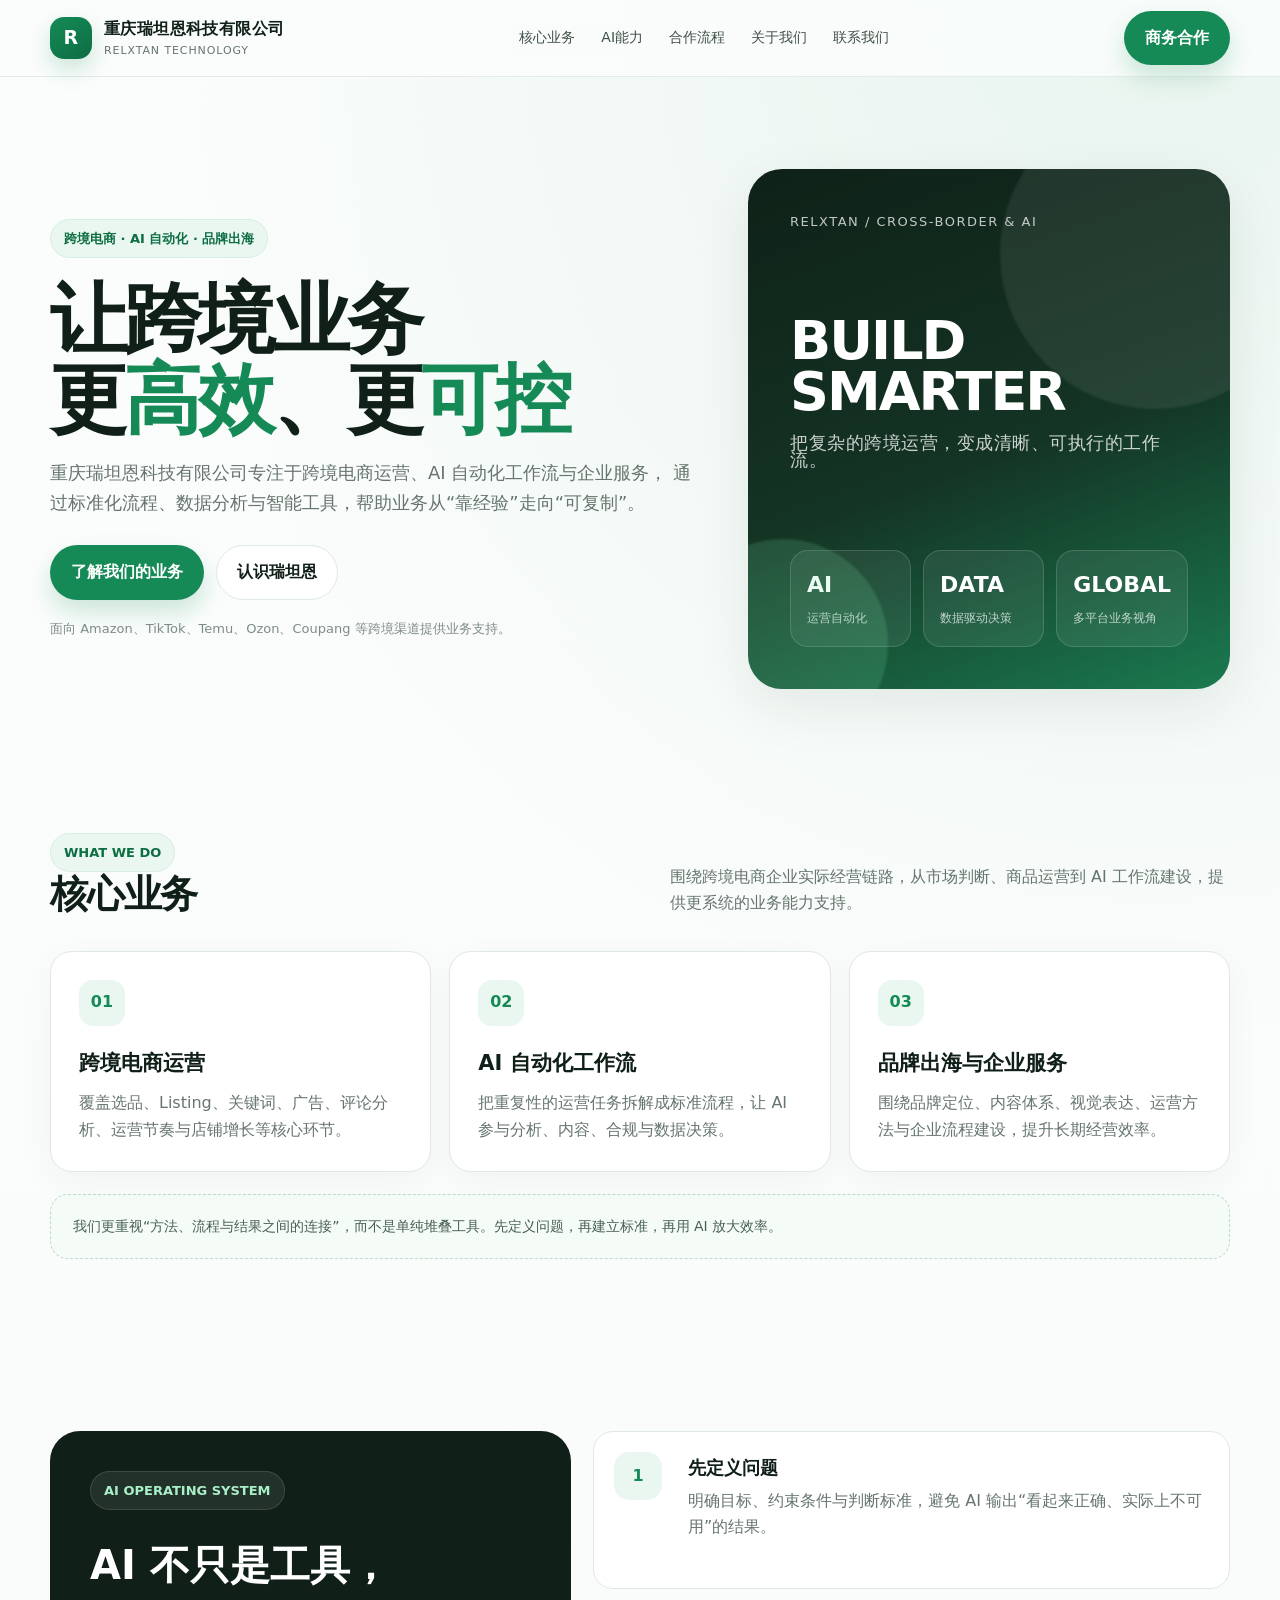
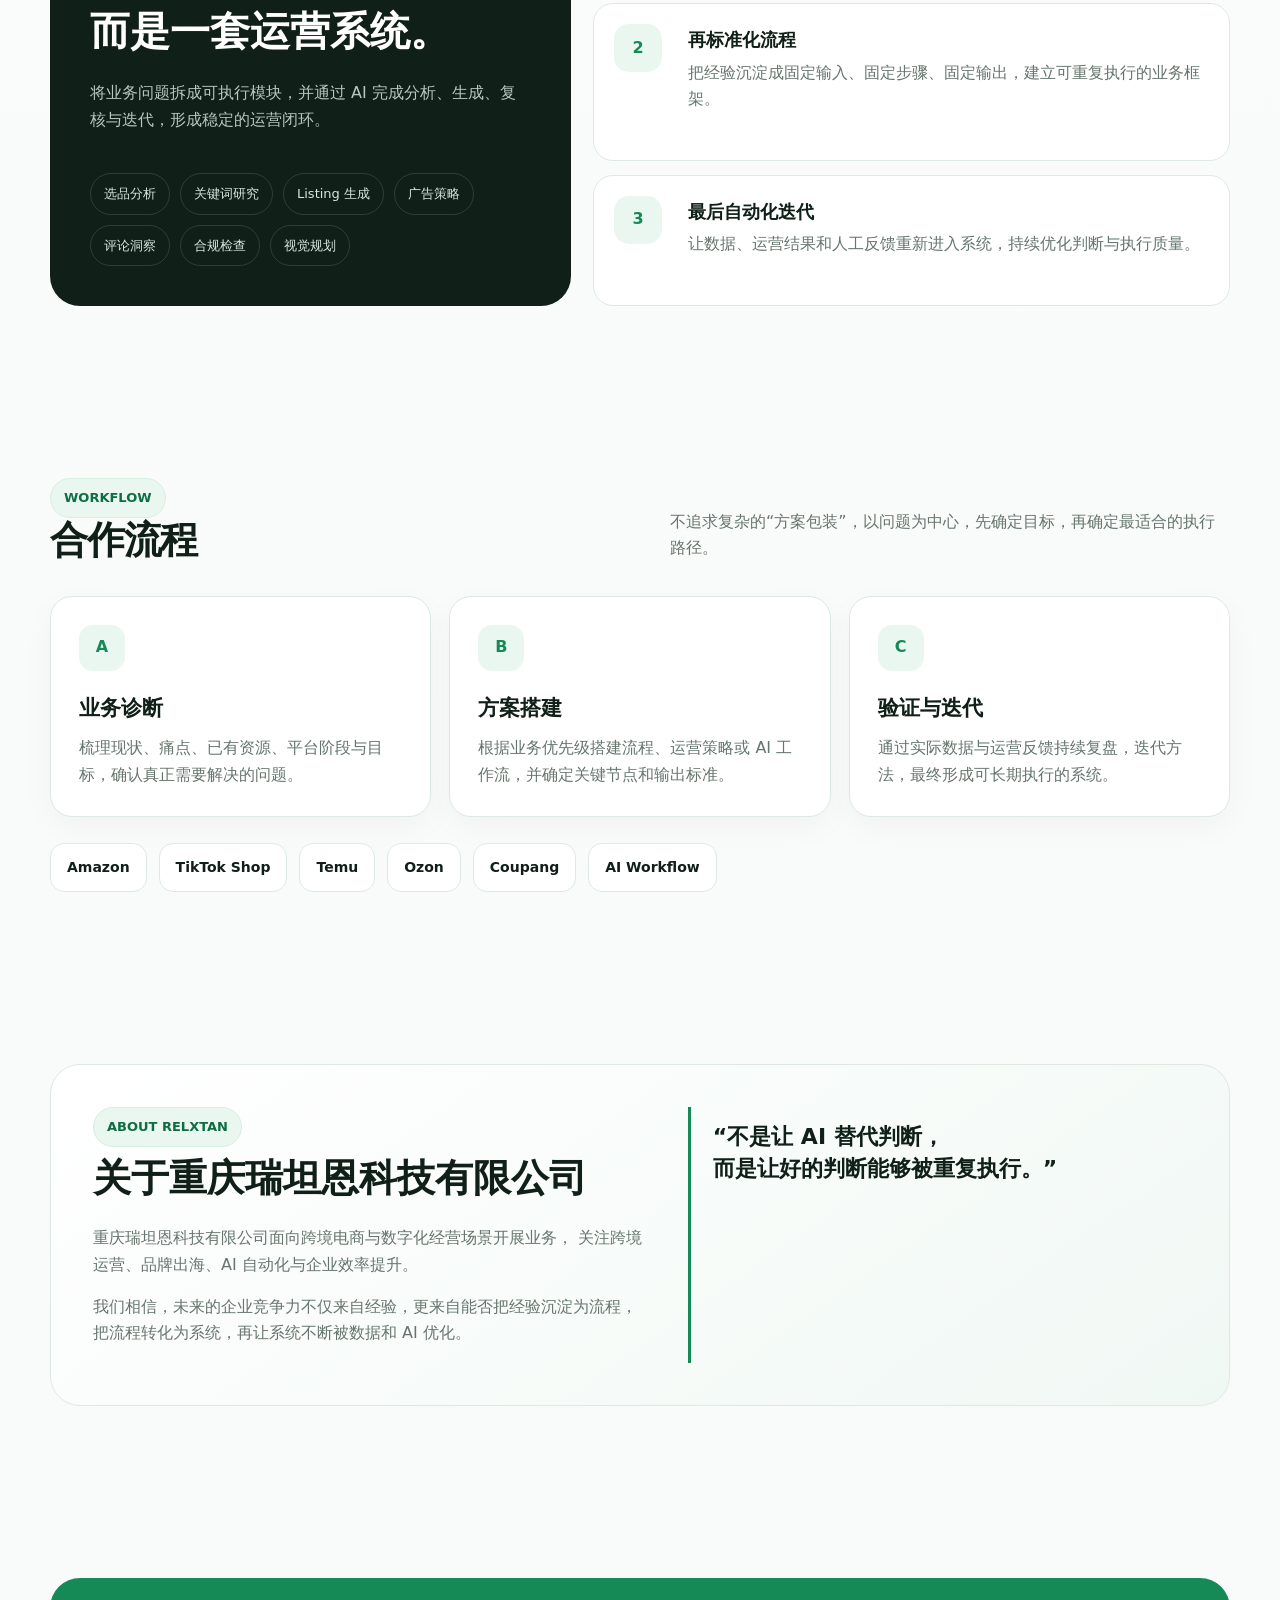
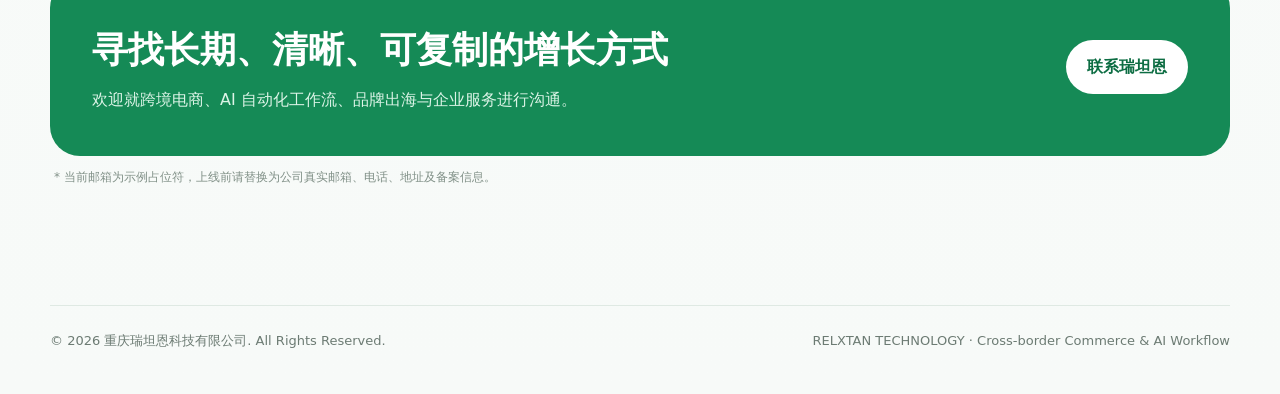
==== index.html @ 6abc27a1 "Add files via upload" ====
<!DOCTYPE html>
<html lang="zh-CN">
<head>
  <meta charset="UTF-8" />
  <meta name="viewport" content="width=device-width, initial-scale=1.0" />
  <meta name="description" content="重庆瑞坦恩科技有限公司｜跨境电商、AI自动化工作流、品牌出海与企业服务。" />
  <title>重庆瑞坦恩科技有限公司｜RELXTAN TECHNOLOGY</title>
  <style>
    :root{
      --bg:#f7faf8;
      --panel:#ffffff;
      --text:#102018;
      --muted:#66756d;
      --line:#dfe9e3;
      --green:#158a56;
      --green-dark:#0d6d43;
      --green-soft:#eaf7f0;
      --shadow:0 18px 55px rgba(16,32,24,.08);
      --radius:22px;
      --max:1180px;
    }
    *{box-sizing:border-box}
    html{scroll-behavior:smooth}
    body{
      margin:0;
      font-family:Inter,"PingFang SC","Microsoft YaHei",system-ui,-apple-system,sans-serif;
      color:var(--text);
      background:
        radial-gradient(circle at 90% 0%, rgba(21,138,86,.08), transparent 28%),
        linear-gradient(180deg,#fbfdfc 0%,var(--bg) 100%);
      line-height:1.65;
    }
    a{color:inherit;text-decoration:none}
    .wrap{width:min(var(--max),calc(100% - 40px));margin:auto}
    .nav{
      position:sticky;top:0;z-index:50;
      backdrop-filter:blur(16px);
      background:rgba(251,253,252,.84);
      border-bottom:1px solid rgba(223,233,227,.85);
    }
    .nav-inner{
      height:76px;display:flex;align-items:center;justify-content:space-between;gap:24px
    }
    .brand{display:flex;align-items:center;gap:12px;font-weight:800;letter-spacing:.4px}
    .brand-mark{
      width:42px;height:42px;border-radius:14px;
      display:grid;place-items:center;
      background:linear-gradient(145deg,var(--green),var(--green-dark));
      color:#fff;font-size:19px;box-shadow:0 10px 24px rgba(21,138,86,.22)
    }
    .brand small{display:block;color:var(--muted);font-weight:500;font-size:11px;letter-spacing:.9px}
    .nav-links{display:flex;align-items:center;gap:26px;color:#405047;font-size:14px}
    .nav-links a:hover{color:var(--green)}
    .btn{
      display:inline-flex;align-items:center;justify-content:center;gap:8px;
      padding:13px 20px;border-radius:999px;border:1px solid transparent;
      font-weight:700;transition:.2s ease;cursor:pointer
    }
    .btn-primary{background:var(--green);color:white;box-shadow:0 12px 24px rgba(21,138,86,.2)}
    .btn-primary:hover{transform:translateY(-2px);background:var(--green-dark)}
    .btn-light{background:white;border-color:var(--line)}
    .btn-light:hover{border-color:#b9d7c6;transform:translateY(-2px)}
    .hero{padding:92px 0 58px}
    .hero-grid{display:grid;grid-template-columns:1.15fr .85fr;gap:46px;align-items:center}
    .eyebrow{
      display:inline-flex;align-items:center;gap:8px;
      color:var(--green-dark);background:var(--green-soft);
      border:1px solid #d7eee1;padding:8px 13px;border-radius:999px;
      font-size:13px;font-weight:700
    }
    h1{
      margin:22px 0 18px;
      font-size:clamp(42px,6vw,78px);line-height:1.04;letter-spacing:-2.8px
    }
    h1 span{color:var(--green)}
    .lead{max-width:720px;font-size:18px;color:var(--muted);margin-bottom:28px}
    .hero-actions{display:flex;gap:12px;flex-wrap:wrap}
    .hero-note{margin-top:18px;color:#7f8c85;font-size:13px}
    .visual{
      min-height:520px;border-radius:34px;background:
        linear-gradient(160deg,#0f2118 0%,#143424 54%,#1a7a50 100%);
      position:relative;overflow:hidden;box-shadow:var(--shadow)
    }
    .visual:before,.visual:after{
      content:"";position:absolute;border-radius:50%;filter:blur(1px)
    }
    .visual:before{width:310px;height:310px;background:rgba(255,255,255,.08);right:-80px;top:-70px}
    .visual:after{width:210px;height:210px;background:rgba(129,243,180,.16);left:-70px;bottom:-60px}
    .visual-copy{position:absolute;inset:0;padding:42px;color:white;display:flex;flex-direction:column;justify-content:space-between}
    .visual-top{font-size:13px;letter-spacing:1.5px;opacity:.75}
    .visual-title{font-size:54px;line-height:.95;font-weight:800;letter-spacing:-2px}
    .visual-title small{display:block;font-size:18px;font-weight:500;letter-spacing:.5px;margin-top:16px;opacity:.78}
    .metric-row{display:grid;grid-template-columns:repeat(3,1fr);gap:12px}
    .metric{padding:16px;border:1px solid rgba(255,255,255,.15);background:rgba(255,255,255,.07);border-radius:18px}
    .metric b{display:block;font-size:22px}.metric span{font-size:12px;opacity:.72}
    section{padding:86px 0}
    .section-head{display:flex;justify-content:space-between;gap:24px;align-items:end;margin-bottom:34px}
    .section-head h2{font-size:38px;line-height:1.16;margin:0;letter-spacing:-1.2px}
    .section-head p{max-width:560px;color:var(--muted);margin:0}
    .grid-3{display:grid;grid-template-columns:repeat(3,1fr);gap:18px}
    .card{
      background:var(--panel);border:1px solid var(--line);border-radius:var(--radius);
      padding:28px;box-shadow:0 10px 34px rgba(16,32,24,.035)
    }
    .card:hover{transform:translateY(-4px);transition:.2s ease;box-shadow:var(--shadow)}
    .icon{
      width:46px;height:46px;border-radius:14px;background:var(--green-soft);
      display:grid;place-items:center;color:var(--green);font-weight:900;margin-bottom:20px
    }
    .card h3{font-size:21px;margin:0 0 10px}.card p{margin:0;color:var(--muted)}
    .strip{
      margin-top:22px;padding:20px 22px;border-radius:18px;border:1px dashed #bddbc9;
      background:#f5fbf7;color:#476056;font-size:14px
    }
    .split{display:grid;grid-template-columns:.9fr 1.1fr;gap:22px}
    .dark{
      background:#102018;color:#fff;border-radius:30px;padding:40px;
      min-height:420px;display:flex;flex-direction:column;justify-content:space-between
    }
    .dark p{color:#b8c7bf}
    .pill-row{display:flex;gap:10px;flex-wrap:wrap;margin-top:24px}
    .pill{padding:9px 13px;border:1px solid rgba(255,255,255,.13);border-radius:999px;font-size:13px;color:#d8e6de}
    .steps{display:grid;gap:14px}
    .step{
      display:grid;grid-template-columns:56px 1fr;gap:18px;align-items:start;
      background:#fff;border:1px solid var(--line);border-radius:20px;padding:20px
    }
    .num{
      width:48px;height:48px;border-radius:15px;background:var(--green-soft);color:var(--green);
      display:grid;place-items:center;font-weight:800
    }
    .step h3{margin:1px 0 5px;font-size:18px}.step p{margin:0;color:var(--muted)}
    .platforms{display:flex;gap:12px;flex-wrap:wrap;margin-top:26px}
    .platform{
      padding:12px 16px;border-radius:14px;background:white;border:1px solid var(--line);font-weight:700;font-size:14px
    }
    .about-box{
      background:linear-gradient(145deg,#ffffff 0%,#f0f8f4 100%);
      border:1px solid var(--line);border-radius:30px;padding:42px;
      display:grid;grid-template-columns:1fr .9fr;gap:40px
    }
    .about-box h2{font-size:38px;margin:0 0 16px}
    .about-box p{color:var(--muted)}
    .quote{
      align-self:stretch;border-left:3px solid var(--green);padding:14px 0 14px 22px;
      font-size:22px;line-height:1.45;font-weight:700
    }
    .contact{
      padding:42px;border-radius:30px;background:var(--green);color:white;
      display:grid;grid-template-columns:1fr auto;align-items:center;gap:30px
    }
    .contact h2{font-size:36px;margin:0 0 8px}.contact p{margin:0;color:#dcf4e7}
    .contact .btn{background:white;color:var(--green-dark)}
    footer{padding:32px 0 42px;color:#6c7b73;font-size:13px}
    .footer-row{display:flex;justify-content:space-between;gap:20px;align-items:center;border-top:1px solid var(--line);padding-top:24px}
    .menu-btn{display:none;background:white;border:1px solid var(--line);border-radius:12px;padding:9px 11px}
    @media (max-width:900px){
      .nav-links{display:none}
      .menu-btn{display:block}
      .hero{padding-top:58px}
      .hero-grid,.split,.about-box,.contact{grid-template-columns:1fr}
      .visual{min-height:430px}
      .grid-3{grid-template-columns:1fr}
      .section-head{align-items:start;flex-direction:column}
      h1{letter-spacing:-1.8px}
      .contact{padding:30px}
    }
    @media (max-width:560px){
      .wrap{width:min(100% - 24px,var(--max))}
      .nav-inner{height:66px}
      .brand span{font-size:14px}
      h1{font-size:48px}
      .lead{font-size:16px}
      section{padding:64px 0}
      .visual-copy{padding:28px}
      .visual-title{font-size:42px}
      .metric-row{grid-template-columns:1fr}
      .metric:nth-child(2),.metric:nth-child(3){display:none}
      .section-head h2,.about-box h2{font-size:30px}
      .contact h2{font-size:29px}
      .footer-row{flex-direction:column;align-items:flex-start}
    }
  </style>
</head>
<body>
  <nav class="nav">
    <div class="wrap nav-inner">
      <a class="brand" href="#home">
        <div class="brand-mark">R</div>
        <div>
          <span>重庆瑞坦恩科技有限公司</span>
          <small>RELXTAN TECHNOLOGY</small>
        </div>
      </a>
      <div class="nav-links">
        <a href="#services">核心业务</a>
        <a href="#ai">AI能力</a>
        <a href="#process">合作流程</a>
        <a href="#about">关于我们</a>
        <a href="#contact">联系我们</a>
      </div>
      <a class="btn btn-primary" href="#contact">商务合作</a>
    </div>
  </nav>

  <main>
    <header class="hero" id="home">
      <div class="wrap hero-grid">
        <div>
          <div class="eyebrow">跨境电商 · AI 自动化 · 品牌出海</div>
          <h1>让跨境业务<br/>更<span>高效</span>、更<span>可控</span></h1>
          <p class="lead">
            重庆瑞坦恩科技有限公司专注于跨境电商运营、AI 自动化工作流与企业服务，
            通过标准化流程、数据分析与智能工具，帮助业务从“靠经验”走向“可复制”。
          </p>
          <div class="hero-actions">
            <a class="btn btn-primary" href="#services">了解我们的业务</a>
            <a class="btn btn-light" href="#about">认识瑞坦恩</a>
          </div>
          <div class="hero-note">面向 Amazon、TikTok、Temu、Ozon、Coupang 等跨境渠道提供业务支持。</div>
        </div>

        <div class="visual">
          <div class="visual-copy">
            <div class="visual-top">RELXTAN / CROSS-BORDER & AI</div>
            <div class="visual-title">
              BUILD<br/>SMARTER
              <small>把复杂的跨境运营，变成清晰、可执行的工作流。</small>
            </div>
            <div class="metric-row">
              <div class="metric"><b>AI</b><span>运营自动化</span></div>
              <div class="metric"><b>DATA</b><span>数据驱动决策</span></div>
              <div class="metric"><b>GLOBAL</b><span>多平台业务视角</span></div>
            </div>
          </div>
        </div>
      </div>
    </header>

    <section id="services">
      <div class="wrap">
        <div class="section-head">
          <div>
            <div class="eyebrow">WHAT WE DO</div>
            <h2>核心业务</h2>
          </div>
          <p>围绕跨境电商企业实际经营链路，从市场判断、商品运营到 AI 工作流建设，提供更系统的业务能力支持。</p>
        </div>

        <div class="grid-3">
          <article class="card">
            <div class="icon">01</div>
            <h3>跨境电商运营</h3>
            <p>覆盖选品、Listing、关键词、广告、评论分析、运营节奏与店铺增长等核心环节。</p>
          </article>
          <article class="card">
            <div class="icon">02</div>
            <h3>AI 自动化工作流</h3>
            <p>把重复性的运营任务拆解成标准流程，让 AI 参与分析、内容、合规与数据决策。</p>
          </article>
          <article class="card">
            <div class="icon">03</div>
            <h3>品牌出海与企业服务</h3>
            <p>围绕品牌定位、内容体系、视觉表达、运营方法与企业流程建设，提升长期经营效率。</p>
          </article>
        </div>

        <div class="strip">
          我们更重视“方法、流程与结果之间的连接”，而不是单纯堆叠工具。先定义问题，再建立标准，再用 AI 放大效率。
        </div>
      </div>
    </section>

    <section id="ai">
      <div class="wrap split">
        <div class="dark">
          <div>
            <div class="eyebrow" style="background:rgba(255,255,255,.08);border-color:rgba(255,255,255,.12);color:#a9efc8">AI OPERATING SYSTEM</div>
            <h2 style="font-size:40px;margin:22px 0 12px">AI 不只是工具，<br/>而是一套运营系统。</h2>
            <p>将业务问题拆成可执行模块，并通过 AI 完成分析、生成、复核与迭代，形成稳定的运营闭环。</p>
          </div>
          <div class="pill-row">
            <span class="pill">选品分析</span>
            <span class="pill">关键词研究</span>
            <span class="pill">Listing 生成</span>
            <span class="pill">广告策略</span>
            <span class="pill">评论洞察</span>
            <span class="pill">合规检查</span>
            <span class="pill">视觉规划</span>
          </div>
        </div>

        <div class="steps">
          <div class="step">
            <div class="num">1</div>
            <div><h3>先定义问题</h3><p>明确目标、约束条件与判断标准，避免 AI 输出“看起来正确、实际上不可用”的结果。</p></div>
          </div>
          <div class="step">
            <div class="num">2</div>
            <div><h3>再标准化流程</h3><p>把经验沉淀成固定输入、固定步骤、固定输出，建立可重复执行的业务框架。</p></div>
          </div>
          <div class="step">
            <div class="num">3</div>
            <div><h3>最后自动化迭代</h3><p>让数据、运营结果和人工反馈重新进入系统，持续优化判断与执行质量。</p></div>
          </div>
        </div>
      </div>
    </section>

    <section id="process">
      <div class="wrap">
        <div class="section-head">
          <div>
            <div class="eyebrow">WORKFLOW</div>
            <h2>合作流程</h2>
          </div>
          <p>不追求复杂的“方案包装”，以问题为中心，先确定目标，再确定最适合的执行路径。</p>
        </div>

        <div class="grid-3">
          <article class="card">
            <div class="icon">A</div>
            <h3>业务诊断</h3>
            <p>梳理现状、痛点、已有资源、平台阶段与目标，确认真正需要解决的问题。</p>
          </article>
          <article class="card">
            <div class="icon">B</div>
            <h3>方案搭建</h3>
            <p>根据业务优先级搭建流程、运营策略或 AI 工作流，并确定关键节点和输出标准。</p>
          </article>
          <article class="card">
            <div class="icon">C</div>
            <h3>验证与迭代</h3>
            <p>通过实际数据与运营反馈持续复盘，迭代方法，最终形成可长期执行的系统。</p>
          </article>
        </div>

        <div class="platforms">
          <span class="platform">Amazon</span>
          <span class="platform">TikTok Shop</span>
          <span class="platform">Temu</span>
          <span class="platform">Ozon</span>
          <span class="platform">Coupang</span>
          <span class="platform">AI Workflow</span>
        </div>
      </div>
    </section>

    <section id="about">
      <div class="wrap">
        <div class="about-box">
          <div>
            <div class="eyebrow">ABOUT RELXTAN</div>
            <h2>关于重庆瑞坦恩科技有限公司</h2>
            <p>
              重庆瑞坦恩科技有限公司面向跨境电商与数字化经营场景开展业务，
              关注跨境运营、品牌出海、AI 自动化与企业效率提升。
            </p>
            <p>
              我们相信，未来的企业竞争力不仅来自经验，更来自能否把经验沉淀为流程，
              把流程转化为系统，再让系统不断被数据和 AI 优化。
            </p>
          </div>
          <div class="quote">
            “不是让 AI 替代判断，<br/>
            而是让好的判断能够被重复执行。”
          </div>
        </div>
      </div>
    </section>

    <section id="contact">
      <div class="wrap">
        <div class="contact">
          <div>
            <h2>寻找长期、清晰、可复制的增长方式</h2>
            <p>欢迎就跨境电商、AI 自动化工作流、品牌出海与企业服务进行沟通。</p>
          </div>
          <a class="btn" href="mailto:contact@example.com">联系瑞坦恩</a>
        </div>
        <p style="font-size:12px;color:#809087;margin:12px 4px 0">
          * 当前邮箱为示例占位符，上线前请替换为公司真实邮箱、电话、地址及备案信息。
        </p>
      </div>
    </section>
  </main>

  <footer>
    <div class="wrap footer-row">
      <div>© 2026 重庆瑞坦恩科技有限公司. All Rights Reserved.</div>
      <div>RELXTAN TECHNOLOGY · Cross-border Commerce & AI Workflow</div>
    </div>
  </footer>
</body>
</html>
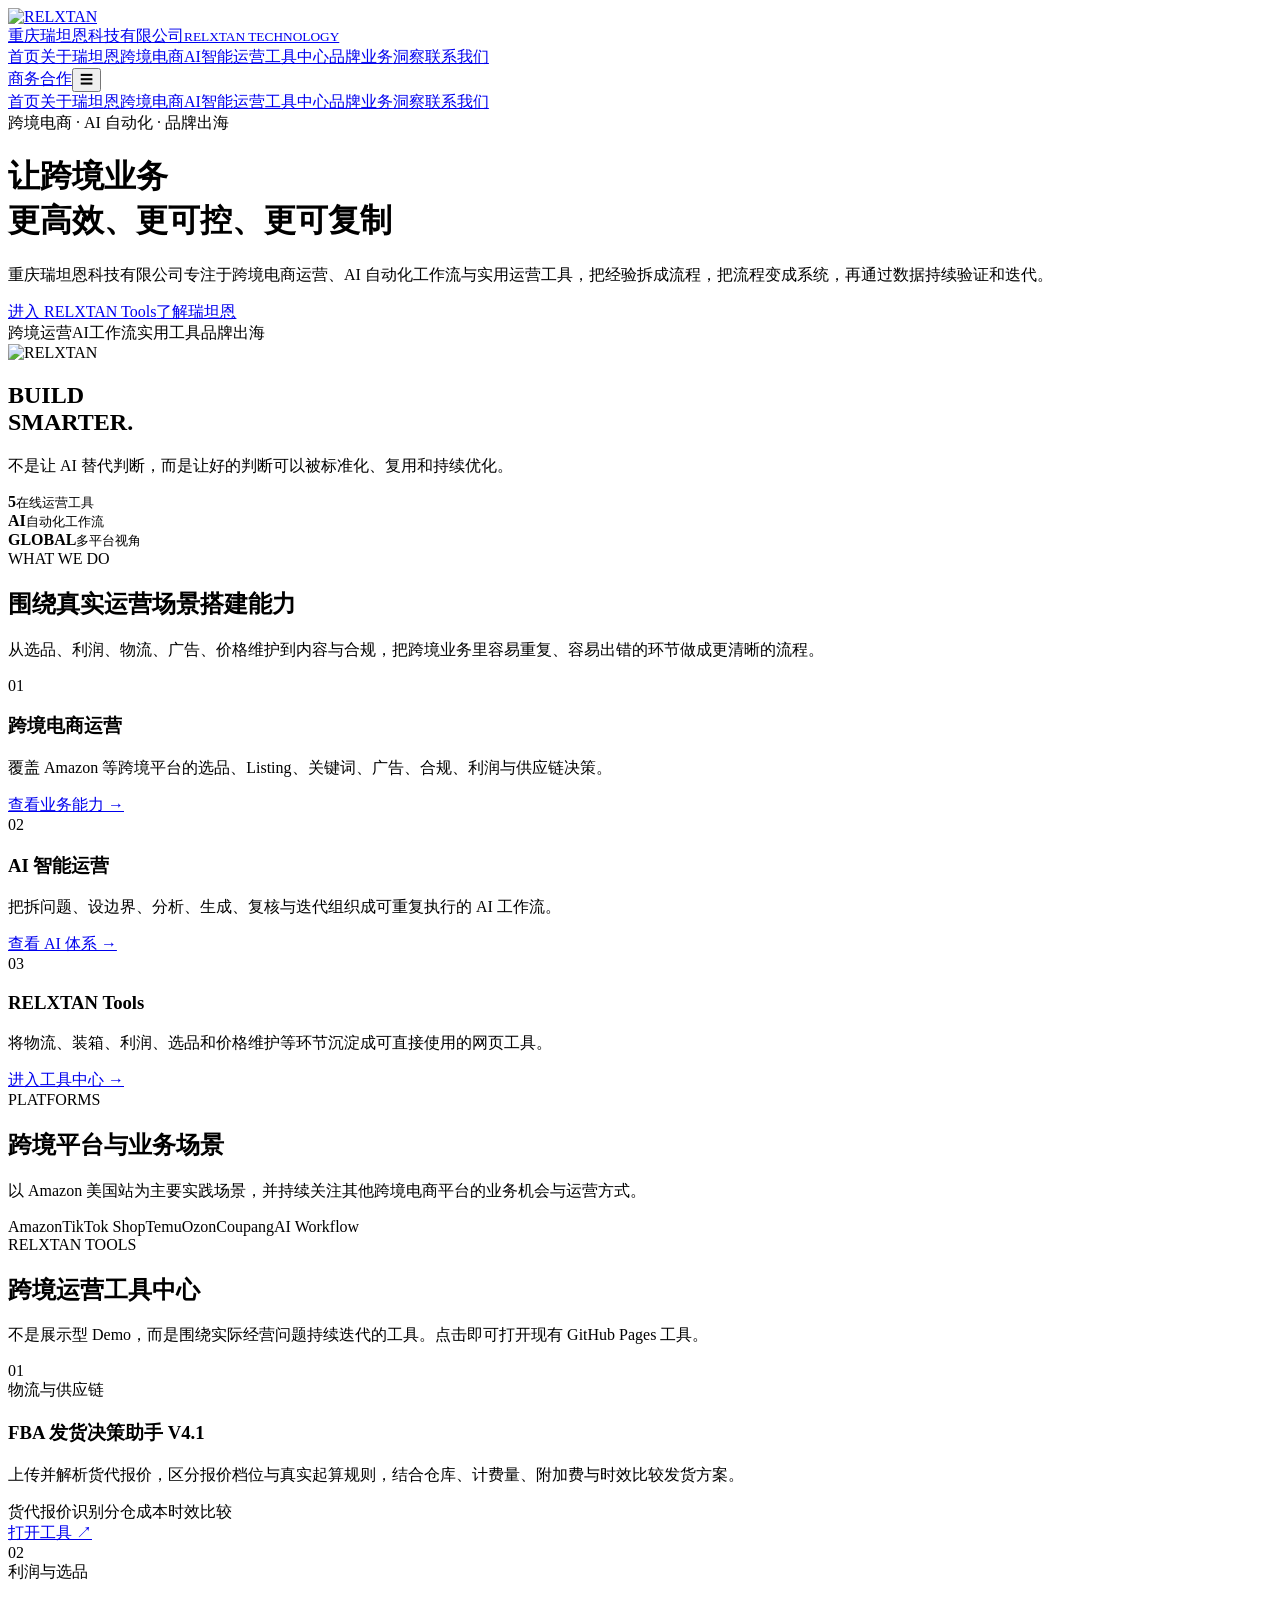
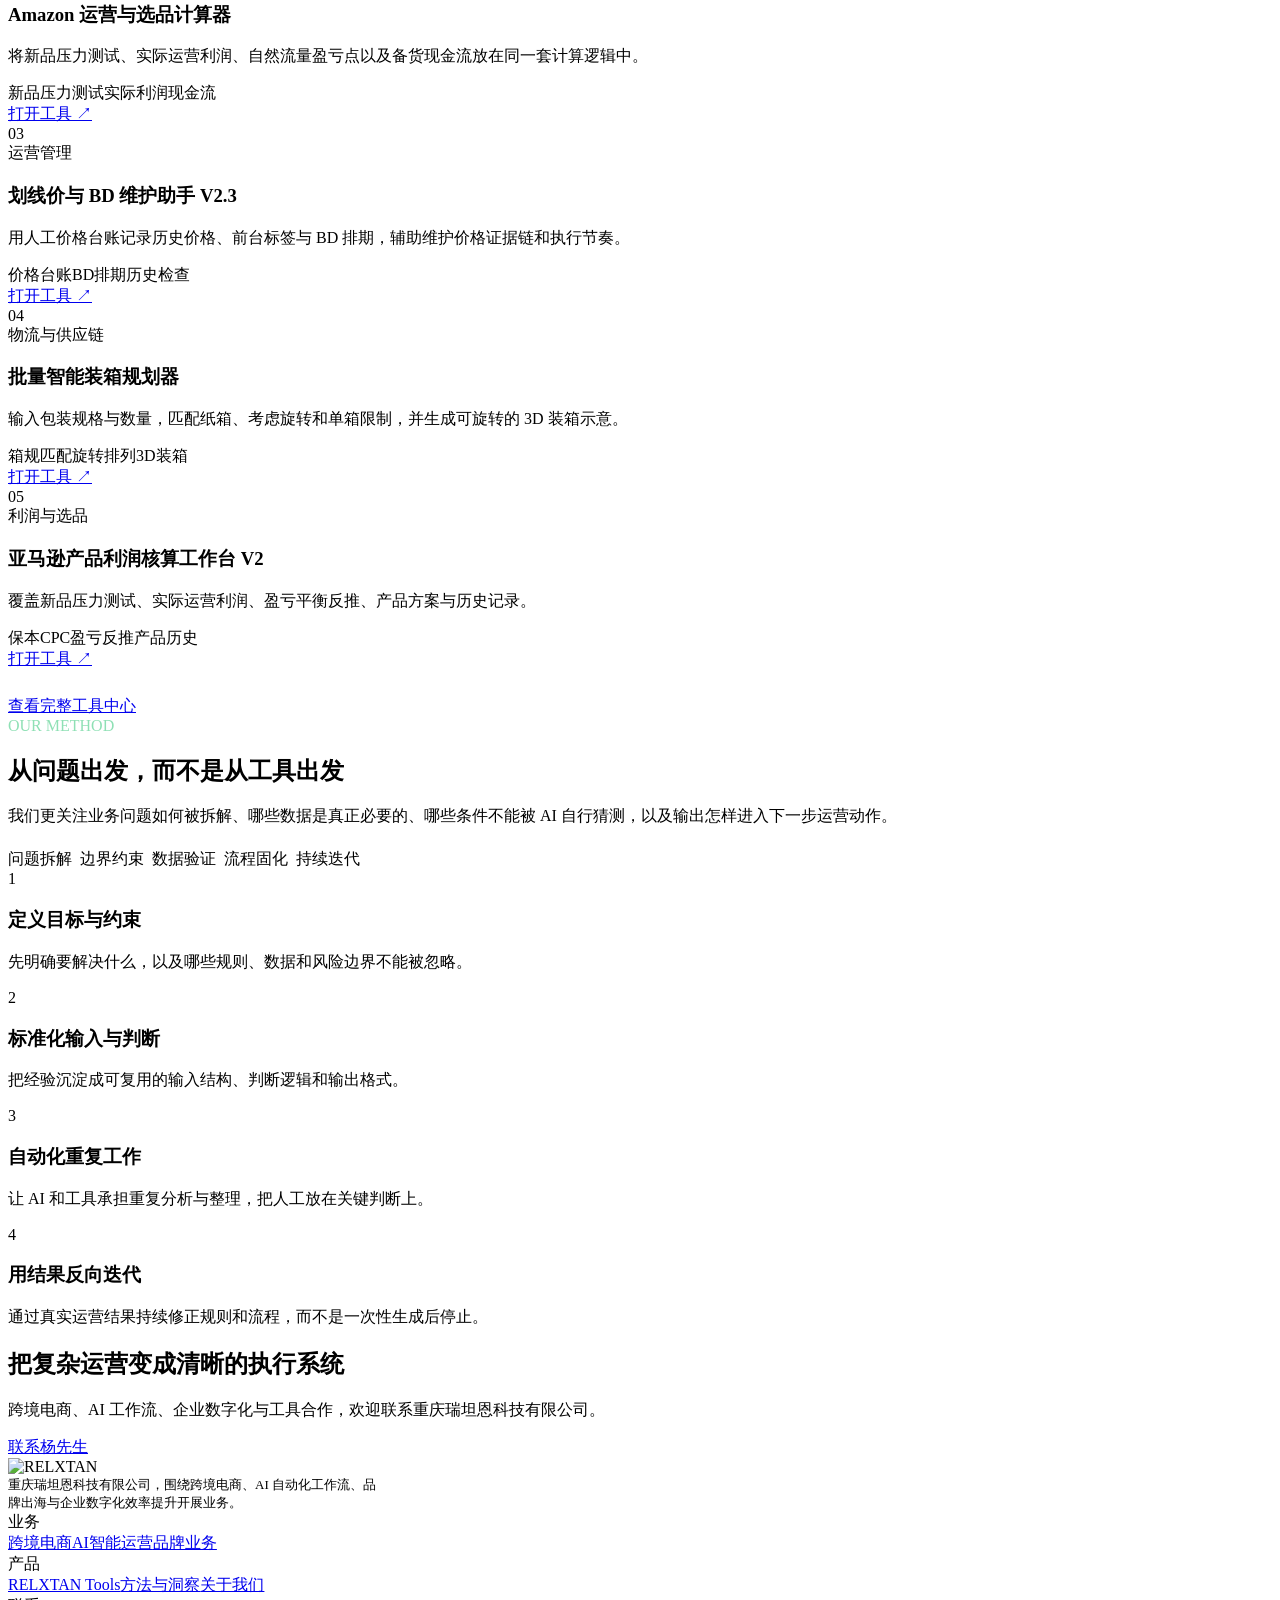
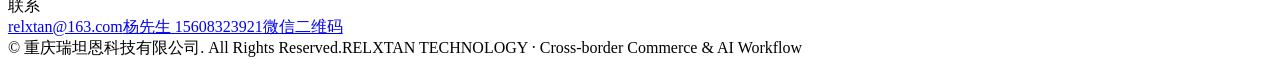
==== commit b7f5c8db: "Add files via upload" ====
--- a/index.html
+++ b/index.html
@@ -1,395 +1,7 @@
-<!DOCTYPE html>
-<html lang="zh-CN">
-<head>
-  <meta charset="UTF-8" />
-  <meta name="viewport" content="width=device-width, initial-scale=1.0" />
-  <meta name="description" content="重庆瑞坦恩科技有限公司｜跨境电商、AI自动化工作流、品牌出海与企业服务。" />
-  <title>重庆瑞坦恩科技有限公司｜RELXTAN TECHNOLOGY</title>
-  <style>
-    :root{
-      --bg:#f7faf8;
-      --panel:#ffffff;
-      --text:#102018;
-      --muted:#66756d;
-      --line:#dfe9e3;
-      --green:#158a56;
-      --green-dark:#0d6d43;
-      --green-soft:#eaf7f0;
-      --shadow:0 18px 55px rgba(16,32,24,.08);
-      --radius:22px;
-      --max:1180px;
-    }
-    *{box-sizing:border-box}
-    html{scroll-behavior:smooth}
-    body{
-      margin:0;
-      font-family:Inter,"PingFang SC","Microsoft YaHei",system-ui,-apple-system,sans-serif;
-      color:var(--text);
-      background:
-        radial-gradient(circle at 90% 0%, rgba(21,138,86,.08), transparent 28%),
-        linear-gradient(180deg,#fbfdfc 0%,var(--bg) 100%);
-      line-height:1.65;
-    }
-    a{color:inherit;text-decoration:none}
-    .wrap{width:min(var(--max),calc(100% - 40px));margin:auto}
-    .nav{
-      position:sticky;top:0;z-index:50;
-      backdrop-filter:blur(16px);
-      background:rgba(251,253,252,.84);
-      border-bottom:1px solid rgba(223,233,227,.85);
-    }
-    .nav-inner{
-      height:76px;display:flex;align-items:center;justify-content:space-between;gap:24px
-    }
-    .brand{display:flex;align-items:center;gap:12px;font-weight:800;letter-spacing:.4px}
-    .brand-mark{
-      width:42px;height:42px;border-radius:14px;
-      display:grid;place-items:center;
-      background:linear-gradient(145deg,var(--green),var(--green-dark));
-      color:#fff;font-size:19px;box-shadow:0 10px 24px rgba(21,138,86,.22)
-    }
-    .brand small{display:block;color:var(--muted);font-weight:500;font-size:11px;letter-spacing:.9px}
-    .nav-links{display:flex;align-items:center;gap:26px;color:#405047;font-size:14px}
-    .nav-links a:hover{color:var(--green)}
-    .btn{
-      display:inline-flex;align-items:center;justify-content:center;gap:8px;
-      padding:13px 20px;border-radius:999px;border:1px solid transparent;
-      font-weight:700;transition:.2s ease;cursor:pointer
-    }
-    .btn-primary{background:var(--green);color:white;box-shadow:0 12px 24px rgba(21,138,86,.2)}
-    .btn-primary:hover{transform:translateY(-2px);background:var(--green-dark)}
-    .btn-light{background:white;border-color:var(--line)}
-    .btn-light:hover{border-color:#b9d7c6;transform:translateY(-2px)}
-    .hero{padding:92px 0 58px}
-    .hero-grid{display:grid;grid-template-columns:1.15fr .85fr;gap:46px;align-items:center}
-    .eyebrow{
-      display:inline-flex;align-items:center;gap:8px;
-      color:var(--green-dark);background:var(--green-soft);
-      border:1px solid #d7eee1;padding:8px 13px;border-radius:999px;
-      font-size:13px;font-weight:700
-    }
-    h1{
-      margin:22px 0 18px;
-      font-size:clamp(42px,6vw,78px);line-height:1.04;letter-spacing:-2.8px
-    }
-    h1 span{color:var(--green)}
-    .lead{max-width:720px;font-size:18px;color:var(--muted);margin-bottom:28px}
-    .hero-actions{display:flex;gap:12px;flex-wrap:wrap}
-    .hero-note{margin-top:18px;color:#7f8c85;font-size:13px}
-    .visual{
-      min-height:520px;border-radius:34px;background:
-        linear-gradient(160deg,#0f2118 0%,#143424 54%,#1a7a50 100%);
-      position:relative;overflow:hidden;box-shadow:var(--shadow)
-    }
-    .visual:before,.visual:after{
-      content:"";position:absolute;border-radius:50%;filter:blur(1px)
-    }
-    .visual:before{width:310px;height:310px;background:rgba(255,255,255,.08);right:-80px;top:-70px}
-    .visual:after{width:210px;height:210px;background:rgba(129,243,180,.16);left:-70px;bottom:-60px}
-    .visual-copy{position:absolute;inset:0;padding:42px;color:white;display:flex;flex-direction:column;justify-content:space-between}
-    .visual-top{font-size:13px;letter-spacing:1.5px;opacity:.75}
-    .visual-title{font-size:54px;line-height:.95;font-weight:800;letter-spacing:-2px}
-    .visual-title small{display:block;font-size:18px;font-weight:500;letter-spacing:.5px;margin-top:16px;opacity:.78}
-    .metric-row{display:grid;grid-template-columns:repeat(3,1fr);gap:12px}
-    .metric{padding:16px;border:1px solid rgba(255,255,255,.15);background:rgba(255,255,255,.07);border-radius:18px}
-    .metric b{display:block;font-size:22px}.metric span{font-size:12px;opacity:.72}
-    section{padding:86px 0}
-    .section-head{display:flex;justify-content:space-between;gap:24px;align-items:end;margin-bottom:34px}
-    .section-head h2{font-size:38px;line-height:1.16;margin:0;letter-spacing:-1.2px}
-    .section-head p{max-width:560px;color:var(--muted);margin:0}
-    .grid-3{display:grid;grid-template-columns:repeat(3,1fr);gap:18px}
-    .card{
-      background:var(--panel);border:1px solid var(--line);border-radius:var(--radius);
-      padding:28px;box-shadow:0 10px 34px rgba(16,32,24,.035)
-    }
-    .card:hover{transform:translateY(-4px);transition:.2s ease;box-shadow:var(--shadow)}
-    .icon{
-      width:46px;height:46px;border-radius:14px;background:var(--green-soft);
-      display:grid;place-items:center;color:var(--green);font-weight:900;margin-bottom:20px
-    }
-    .card h3{font-size:21px;margin:0 0 10px}.card p{margin:0;color:var(--muted)}
-    .strip{
-      margin-top:22px;padding:20px 22px;border-radius:18px;border:1px dashed #bddbc9;
-      background:#f5fbf7;color:#476056;font-size:14px
-    }
-    .split{display:grid;grid-template-columns:.9fr 1.1fr;gap:22px}
-    .dark{
-      background:#102018;color:#fff;border-radius:30px;padding:40px;
-      min-height:420px;display:flex;flex-direction:column;justify-content:space-between
-    }
-    .dark p{color:#b8c7bf}
-    .pill-row{display:flex;gap:10px;flex-wrap:wrap;margin-top:24px}
-    .pill{padding:9px 13px;border:1px solid rgba(255,255,255,.13);border-radius:999px;font-size:13px;color:#d8e6de}
-    .steps{display:grid;gap:14px}
-    .step{
-      display:grid;grid-template-columns:56px 1fr;gap:18px;align-items:start;
-      background:#fff;border:1px solid var(--line);border-radius:20px;padding:20px
-    }
-    .num{
-      width:48px;height:48px;border-radius:15px;background:var(--green-soft);color:var(--green);
-      display:grid;place-items:center;font-weight:800
-    }
-    .step h3{margin:1px 0 5px;font-size:18px}.step p{margin:0;color:var(--muted)}
-    .platforms{display:flex;gap:12px;flex-wrap:wrap;margin-top:26px}
-    .platform{
-      padding:12px 16px;border-radius:14px;background:white;border:1px solid var(--line);font-weight:700;font-size:14px
-    }
-    .about-box{
-      background:linear-gradient(145deg,#ffffff 0%,#f0f8f4 100%);
-      border:1px solid var(--line);border-radius:30px;padding:42px;
-      display:grid;grid-template-columns:1fr .9fr;gap:40px
-    }
-    .about-box h2{font-size:38px;margin:0 0 16px}
-    .about-box p{color:var(--muted)}
-    .quote{
-      align-self:stretch;border-left:3px solid var(--green);padding:14px 0 14px 22px;
-      font-size:22px;line-height:1.45;font-weight:700
-    }
-    .contact{
-      padding:42px;border-radius:30px;background:var(--green);color:white;
-      display:grid;grid-template-columns:1fr auto;align-items:center;gap:30px
-    }
-    .contact h2{font-size:36px;margin:0 0 8px}.contact p{margin:0;color:#dcf4e7}
-    .contact .btn{background:white;color:var(--green-dark)}
-    footer{padding:32px 0 42px;color:#6c7b73;font-size:13px}
-    .footer-row{display:flex;justify-content:space-between;gap:20px;align-items:center;border-top:1px solid var(--line);padding-top:24px}
-    .menu-btn{display:none;background:white;border:1px solid var(--line);border-radius:12px;padding:9px 11px}
-    @media (max-width:900px){
-      .nav-links{display:none}
-      .menu-btn{display:block}
-      .hero{padding-top:58px}
-      .hero-grid,.split,.about-box,.contact{grid-template-columns:1fr}
-      .visual{min-height:430px}
-      .grid-3{grid-template-columns:1fr}
-      .section-head{align-items:start;flex-direction:column}
-      h1{letter-spacing:-1.8px}
-      .contact{padding:30px}
-    }
-    @media (max-width:560px){
-      .wrap{width:min(100% - 24px,var(--max))}
-      .nav-inner{height:66px}
-      .brand span{font-size:14px}
-      h1{font-size:48px}
-      .lead{font-size:16px}
-      section{padding:64px 0}
-      .visual-copy{padding:28px}
-      .visual-title{font-size:42px}
-      .metric-row{grid-template-columns:1fr}
-      .metric:nth-child(2),.metric:nth-child(3){display:none}
-      .section-head h2,.about-box h2{font-size:30px}
-      .contact h2{font-size:29px}
-      .footer-row{flex-direction:column;align-items:flex-start}
-    }
-  </style>
-</head>
-<body>
-  <nav class="nav">
-    <div class="wrap nav-inner">
-      <a class="brand" href="#home">
-        <div class="brand-mark">R</div>
-        <div>
-          <span>重庆瑞坦恩科技有限公司</span>
-          <small>RELXTAN TECHNOLOGY</small>
-        </div>
-      </a>
-      <div class="nav-links">
-        <a href="#services">核心业务</a>
-        <a href="#ai">AI能力</a>
-        <a href="#process">合作流程</a>
-        <a href="#about">关于我们</a>
-        <a href="#contact">联系我们</a>
-      </div>
-      <a class="btn btn-primary" href="#contact">商务合作</a>
-    </div>
-  </nav>
-
-  <main>
-    <header class="hero" id="home">
-      <div class="wrap hero-grid">
-        <div>
-          <div class="eyebrow">跨境电商 · AI 自动化 · 品牌出海</div>
-          <h1>让跨境业务<br/>更<span>高效</span>、更<span>可控</span></h1>
-          <p class="lead">
-            重庆瑞坦恩科技有限公司专注于跨境电商运营、AI 自动化工作流与企业服务，
-            通过标准化流程、数据分析与智能工具，帮助业务从“靠经验”走向“可复制”。
-          </p>
-          <div class="hero-actions">
-            <a class="btn btn-primary" href="#services">了解我们的业务</a>
-            <a class="btn btn-light" href="#about">认识瑞坦恩</a>
-          </div>
-          <div class="hero-note">面向 Amazon、TikTok、Temu、Ozon、Coupang 等跨境渠道提供业务支持。</div>
-        </div>
-
-        <div class="visual">
-          <div class="visual-copy">
-            <div class="visual-top">RELXTAN / CROSS-BORDER & AI</div>
-            <div class="visual-title">
-              BUILD<br/>SMARTER
-              <small>把复杂的跨境运营，变成清晰、可执行的工作流。</small>
-            </div>
-            <div class="metric-row">
-              <div class="metric"><b>AI</b><span>运营自动化</span></div>
-              <div class="metric"><b>DATA</b><span>数据驱动决策</span></div>
-              <div class="metric"><b>GLOBAL</b><span>多平台业务视角</span></div>
-            </div>
-          </div>
-        </div>
-      </div>
-    </header>
-
-    <section id="services">
-      <div class="wrap">
-        <div class="section-head">
-          <div>
-            <div class="eyebrow">WHAT WE DO</div>
-            <h2>核心业务</h2>
-          </div>
-          <p>围绕跨境电商企业实际经营链路，从市场判断、商品运营到 AI 工作流建设，提供更系统的业务能力支持。</p>
-        </div>
-
-        <div class="grid-3">
-          <article class="card">
-            <div class="icon">01</div>
-            <h3>跨境电商运营</h3>
-            <p>覆盖选品、Listing、关键词、广告、评论分析、运营节奏与店铺增长等核心环节。</p>
-          </article>
-          <article class="card">
-            <div class="icon">02</div>
-            <h3>AI 自动化工作流</h3>
-            <p>把重复性的运营任务拆解成标准流程，让 AI 参与分析、内容、合规与数据决策。</p>
-          </article>
-          <article class="card">
-            <div class="icon">03</div>
-            <h3>品牌出海与企业服务</h3>
-            <p>围绕品牌定位、内容体系、视觉表达、运营方法与企业流程建设，提升长期经营效率。</p>
-          </article>
-        </div>
-
-        <div class="strip">
-          我们更重视“方法、流程与结果之间的连接”，而不是单纯堆叠工具。先定义问题，再建立标准，再用 AI 放大效率。
-        </div>
-      </div>
-    </section>
-
-    <section id="ai">
-      <div class="wrap split">
-        <div class="dark">
-          <div>
-            <div class="eyebrow" style="background:rgba(255,255,255,.08);border-color:rgba(255,255,255,.12);color:#a9efc8">AI OPERATING SYSTEM</div>
-            <h2 style="font-size:40px;margin:22px 0 12px">AI 不只是工具，<br/>而是一套运营系统。</h2>
-            <p>将业务问题拆成可执行模块，并通过 AI 完成分析、生成、复核与迭代，形成稳定的运营闭环。</p>
-          </div>
-          <div class="pill-row">
-            <span class="pill">选品分析</span>
-            <span class="pill">关键词研究</span>
-            <span class="pill">Listing 生成</span>
-            <span class="pill">广告策略</span>
-            <span class="pill">评论洞察</span>
-            <span class="pill">合规检查</span>
-            <span class="pill">视觉规划</span>
-          </div>
-        </div>
-
-        <div class="steps">
-          <div class="step">
-            <div class="num">1</div>
-            <div><h3>先定义问题</h3><p>明确目标、约束条件与判断标准，避免 AI 输出“看起来正确、实际上不可用”的结果。</p></div>
-          </div>
-          <div class="step">
-            <div class="num">2</div>
-            <div><h3>再标准化流程</h3><p>把经验沉淀成固定输入、固定步骤、固定输出，建立可重复执行的业务框架。</p></div>
-          </div>
-          <div class="step">
-            <div class="num">3</div>
-            <div><h3>最后自动化迭代</h3><p>让数据、运营结果和人工反馈重新进入系统，持续优化判断与执行质量。</p></div>
-          </div>
-        </div>
-      </div>
-    </section>
-
-    <section id="process">
-      <div class="wrap">
-        <div class="section-head">
-          <div>
-            <div class="eyebrow">WORKFLOW</div>
-            <h2>合作流程</h2>
-          </div>
-          <p>不追求复杂的“方案包装”，以问题为中心，先确定目标，再确定最适合的执行路径。</p>
-        </div>
-
-        <div class="grid-3">
-          <article class="card">
-            <div class="icon">A</div>
-            <h3>业务诊断</h3>
-            <p>梳理现状、痛点、已有资源、平台阶段与目标，确认真正需要解决的问题。</p>
-          </article>
-          <article class="card">
-            <div class="icon">B</div>
-            <h3>方案搭建</h3>
-            <p>根据业务优先级搭建流程、运营策略或 AI 工作流，并确定关键节点和输出标准。</p>
-          </article>
-          <article class="card">
-            <div class="icon">C</div>
-            <h3>验证与迭代</h3>
-            <p>通过实际数据与运营反馈持续复盘，迭代方法，最终形成可长期执行的系统。</p>
-          </article>
-        </div>
-
-        <div class="platforms">
-          <span class="platform">Amazon</span>
-          <span class="platform">TikTok Shop</span>
-          <span class="platform">Temu</span>
-          <span class="platform">Ozon</span>
-          <span class="platform">Coupang</span>
-          <span class="platform">AI Workflow</span>
-        </div>
-      </div>
-    </section>
-
-    <section id="about">
-      <div class="wrap">
-        <div class="about-box">
-          <div>
-            <div class="eyebrow">ABOUT RELXTAN</div>
-            <h2>关于重庆瑞坦恩科技有限公司</h2>
-            <p>
-              重庆瑞坦恩科技有限公司面向跨境电商与数字化经营场景开展业务，
-              关注跨境运营、品牌出海、AI 自动化与企业效率提升。
-            </p>
-            <p>
-              我们相信，未来的企业竞争力不仅来自经验，更来自能否把经验沉淀为流程，
-              把流程转化为系统，再让系统不断被数据和 AI 优化。
-            </p>
-          </div>
-          <div class="quote">
-            “不是让 AI 替代判断，<br/>
-            而是让好的判断能够被重复执行。”
-          </div>
-        </div>
-      </div>
-    </section>
-
-    <section id="contact">
-      <div class="wrap">
-        <div class="contact">
-          <div>
-            <h2>寻找长期、清晰、可复制的增长方式</h2>
-            <p>欢迎就跨境电商、AI 自动化工作流、品牌出海与企业服务进行沟通。</p>
-          </div>
-          <a class="btn" href="mailto:contact@example.com">联系瑞坦恩</a>
-        </div>
-        <p style="font-size:12px;color:#809087;margin:12px 4px 0">
-          * 当前邮箱为示例占位符，上线前请替换为公司真实邮箱、电话、地址及备案信息。
-        </p>
-      </div>
-    </section>
-  </main>
-
-  <footer>
-    <div class="wrap footer-row">
-      <div>© 2026 重庆瑞坦恩科技有限公司. All Rights Reserved.</div>
-      <div>RELXTAN TECHNOLOGY · Cross-border Commerce & AI Workflow</div>
-    </div>
-  </footer>
-</body>
-</html>+<!doctype html><html lang="zh-CN"><head><meta charset="utf-8"><meta name="viewport" content="width=device-width,initial-scale=1"><meta name="theme-color" content="#0f7a4d"><meta name="description" content="重庆瑞坦恩科技有限公司官网，跨境电商、AI自动化工作流、品牌出海与RELXTAN Tools。"><link rel="icon" type="image/png" href="assets/images/favicon.png"><link rel="manifest" href="site.webmanifest"><link rel="stylesheet" href="assets/css/style.css"><title>RELXTAN TECHNOLOGY｜重庆瑞坦恩科技有限公司</title></head><body><nav class="nav"><div class="wrap navin"><a class="brand" href="index.html"><img src="assets/images/relxtan-logo.png" alt="RELXTAN"><div class="brandtext">重庆瑞坦恩科技有限公司<small>RELXTAN TECHNOLOGY</small></div></a><div class="links"><a class="active" href="index.html">首页</a><a class="" href="about.html">关于瑞坦恩</a><a class="" href="cross-border.html">跨境电商</a><a class="" href="ai.html">AI智能运营</a><a class="" href="tools.html">工具中心</a><a class="" href="brands.html">品牌业务</a><a class="" href="insights.html">洞察</a><a class="" href="contact.html">联系我们</a></div><div class="navcta"><a class="btn btn-primary btn-sm" href="contact.html">商务合作</a><button class="menu" aria-label="打开菜单">☰</button></div></div><div class="mobile"><a href="index.html">首页</a><a href="about.html">关于瑞坦恩</a><a href="cross-border.html">跨境电商</a><a href="ai.html">AI智能运营</a><a href="tools.html">工具中心</a><a href="brands.html">品牌业务</a><a href="insights.html">洞察</a><a href="contact.html">联系我们</a></div></nav><main>
+<header class="hero"><div class="wrap hero-grid"><div><span class="tag">跨境电商 · AI 自动化 · 品牌出海</span><h1>让跨境业务<br>更<span>高效</span>、更<span>可控</span>、更可复制</h1><p class="lead">重庆瑞坦恩科技有限公司专注于跨境电商运营、AI 自动化工作流与实用运营工具，把经验拆成流程，把流程变成系统，再通过数据持续验证和迭代。</p><div class="actions"><a class="btn btn-primary" href="tools.html">进入 RELXTAN Tools</a><a class="btn btn-light" href="about.html">了解瑞坦恩</a></div><div class="points"><span>跨境运营</span><span>AI工作流</span><span>实用工具</span><span>品牌出海</span></div></div><div class="hero-panel"><div class="hero-panel-in"><div class="hero-logo"><img src="assets/images/relxtan-logo.png" alt="RELXTAN"></div><div><h2>BUILD<br>SMARTER.</h2><p>不是让 AI 替代判断，而是让好的判断可以被标准化、复用和持续优化。</p><div class="mini-stats"><div class="mini-stat"><b>5</b><small>在线运营工具</small></div><div class="mini-stat"><b>AI</b><small>自动化工作流</small></div><div class="mini-stat"><b>GLOBAL</b><small>多平台视角</small></div></div></div></div></div></div></header>
+<section><div class="wrap"><div class="section-head"><div><div class="eyebrow">WHAT WE DO</div><h2>围绕真实运营场景搭建能力</h2></div><p>从选品、利润、物流、广告、价格维护到内容与合规，把跨境业务里容易重复、容易出错的环节做成更清晰的流程。</p></div><div class="grid3"><article class="card"><div class="icon">01</div><h3>跨境电商运营</h3><p>覆盖 Amazon 等跨境平台的选品、Listing、关键词、广告、合规、利润与供应链决策。</p><a class="go" href="cross-border.html">查看业务能力 →</a></article><article class="card"><div class="icon">02</div><h3>AI 智能运营</h3><p>把拆问题、设边界、分析、生成、复核与迭代组织成可重复执行的 AI 工作流。</p><a class="go" href="ai.html">查看 AI 体系 →</a></article><article class="card"><div class="icon">03</div><h3>RELXTAN Tools</h3><p>将物流、装箱、利润、选品和价格维护等环节沉淀成可直接使用的网页工具。</p><a class="go" href="tools.html">进入工具中心 →</a></article></div></div></section>
+<section class="band"><div class="wrap"><div class="section-head"><div><div class="eyebrow">PLATFORMS</div><h2>跨境平台与业务场景</h2></div><p>以 Amazon 美国站为主要实践场景，并持续关注其他跨境电商平台的业务机会与运营方式。</p></div><div class="platforms"><span class="platform">Amazon</span><span class="platform">TikTok Shop</span><span class="platform">Temu</span><span class="platform">Ozon</span><span class="platform">Coupang</span><span class="platform">AI Workflow</span></div></div></section>
+<section><div class="wrap"><div class="section-head"><div><div class="eyebrow">RELXTAN TOOLS</div><h2>跨境运营工具中心</h2></div><p>不是展示型 Demo，而是围绕实际经营问题持续迭代的工具。点击即可打开现有 GitHub Pages 工具。</p></div><div class="grid3"><article class="card"><div class="icon">01</div><div class="eyebrow">物流与供应链</div><h3>FBA 发货决策助手 V4.1</h3><p>上传并解析货代报价，区分报价档位与真实起算规则，结合仓库、计费量、附加费与时效比较发货方案。</p><div class="meta"><span class="chip">货代报价识别</span><span class="chip">分仓成本</span><span class="chip">时效比较</span></div><a class="go" href="https://shuranyang211-ai.github.io/FBA/" target="_blank" rel="noopener">打开工具 ↗</a></article><article class="card"><div class="icon">02</div><div class="eyebrow">利润与选品</div><h3>Amazon 运营与选品计算器</h3><p>将新品压力测试、实际运营利润、自然流量盈亏点以及备货现金流放在同一套计算逻辑中。</p><div class="meta"><span class="chip">新品压力测试</span><span class="chip">实际利润</span><span class="chip">现金流</span></div><a class="go" href="https://shuranyang211-ai.github.io/Calc/" target="_blank" rel="noopener">打开工具 ↗</a></article><article class="card"><div class="icon">03</div><div class="eyebrow">运营管理</div><h3>划线价与 BD 维护助手 V2.3</h3><p>用人工价格台账记录历史价格、前台标签与 BD 排期，辅助维护价格证据链和执行节奏。</p><div class="meta"><span class="chip">价格台账</span><span class="chip">BD排期</span><span class="chip">历史检查</span></div><a class="go" href="https://shuranyang211-ai.github.io/BD/" target="_blank" rel="noopener">打开工具 ↗</a></article><article class="card"><div class="icon">04</div><div class="eyebrow">物流与供应链</div><h3>批量智能装箱规划器</h3><p>输入包装规格与数量，匹配纸箱、考虑旋转和单箱限制，并生成可旋转的 3D 装箱示意。</p><div class="meta"><span class="chip">箱规匹配</span><span class="chip">旋转排列</span><span class="chip">3D装箱</span></div><a class="go" href="https://shuranyang211-ai.github.io/ZXJS/" target="_blank" rel="noopener">打开工具 ↗</a></article><article class="card"><div class="icon">05</div><div class="eyebrow">利润与选品</div><h3>亚马逊产品利润核算工作台 V2</h3><p>覆盖新品压力测试、实际运营利润、盈亏平衡反推、产品方案与历史记录。</p><div class="meta"><span class="chip">保本CPC</span><span class="chip">盈亏反推</span><span class="chip">产品历史</span></div><a class="go" href="https://shuranyang211-ai.github.io/AMZcalc/" target="_blank" rel="noopener">打开工具 ↗</a></article></div><div class="center" style="margin-top:26px"><a class="btn btn-primary" href="tools.html">查看完整工具中心</a></div></div></section>
+<section><div class="wrap split"><div class="panel dark"><div class="eyebrow" style="color:#8fe0b5">OUR METHOD</div><h2>从问题出发，而不是从工具出发</h2><p>我们更关注业务问题如何被拆解、哪些数据是真正必要的、哪些条件不能被 AI 自行猜测，以及输出怎样进入下一步运营动作。</p><div class="meta" style="display:flex;gap:8px;flex-wrap:wrap;margin-top:22px"><span class="chip">问题拆解</span><span class="chip">边界约束</span><span class="chip">数据验证</span><span class="chip">流程固化</span><span class="chip">持续迭代</span></div></div><div class="steps"><div class="step"><div class="stepnum">1</div><div><h3>定义目标与约束</h3><p>先明确要解决什么，以及哪些规则、数据和风险边界不能被忽略。</p></div></div><div class="step"><div class="stepnum">2</div><div><h3>标准化输入与判断</h3><p>把经验沉淀成可复用的输入结构、判断逻辑和输出格式。</p></div></div><div class="step"><div class="stepnum">3</div><div><h3>自动化重复工作</h3><p>让 AI 和工具承担重复分析与整理，把人工放在关键判断上。</p></div></div><div class="step"><div class="stepnum">4</div><div><h3>用结果反向迭代</h3><p>通过真实运营结果持续修正规则和流程，而不是一次性生成后停止。</p></div></div></div></div></section>
+<section><div class="wrap"><div class="cta"><div><h2>把复杂运营变成清晰的执行系统</h2><p>跨境电商、AI 工作流、企业数字化与工具合作，欢迎联系重庆瑞坦恩科技有限公司。</p></div><a class="btn" href="contact.html">联系杨先生</a></div></div></section></main><footer><div class="wrap"><div class="footer-grid"><div><img class="footer-logo" src="assets/images/relxtan-logo.png" alt="RELXTAN"><div class="muted" style="font-size:13px;max-width:380px">重庆瑞坦恩科技有限公司，围绕跨境电商、AI 自动化工作流、品牌出海与企业数字化效率提升开展业务。</div></div><div><div class="footer-title">业务</div><div class="footer-links"><a href="cross-border.html">跨境电商</a><a href="ai.html">AI智能运营</a><a href="brands.html">品牌业务</a></div></div><div><div class="footer-title">产品</div><div class="footer-links"><a href="tools.html">RELXTAN Tools</a><a href="insights.html">方法与洞察</a><a href="about.html">关于我们</a></div></div><div><div class="footer-title">联系</div><div class="footer-links"><a href="mailto:relxtan@163.com">relxtan@163.com</a><a href="tel:15608323921">杨先生 15608323921</a><a href="contact.html">微信二维码</a></div></div></div><div class="copyright"><span>© <span data-year></span> 重庆瑞坦恩科技有限公司. All Rights Reserved.</span><span>RELXTAN TECHNOLOGY · Cross-border Commerce & AI Workflow</span></div></div></footer><script src="assets/js/main.js"></script></body></html>
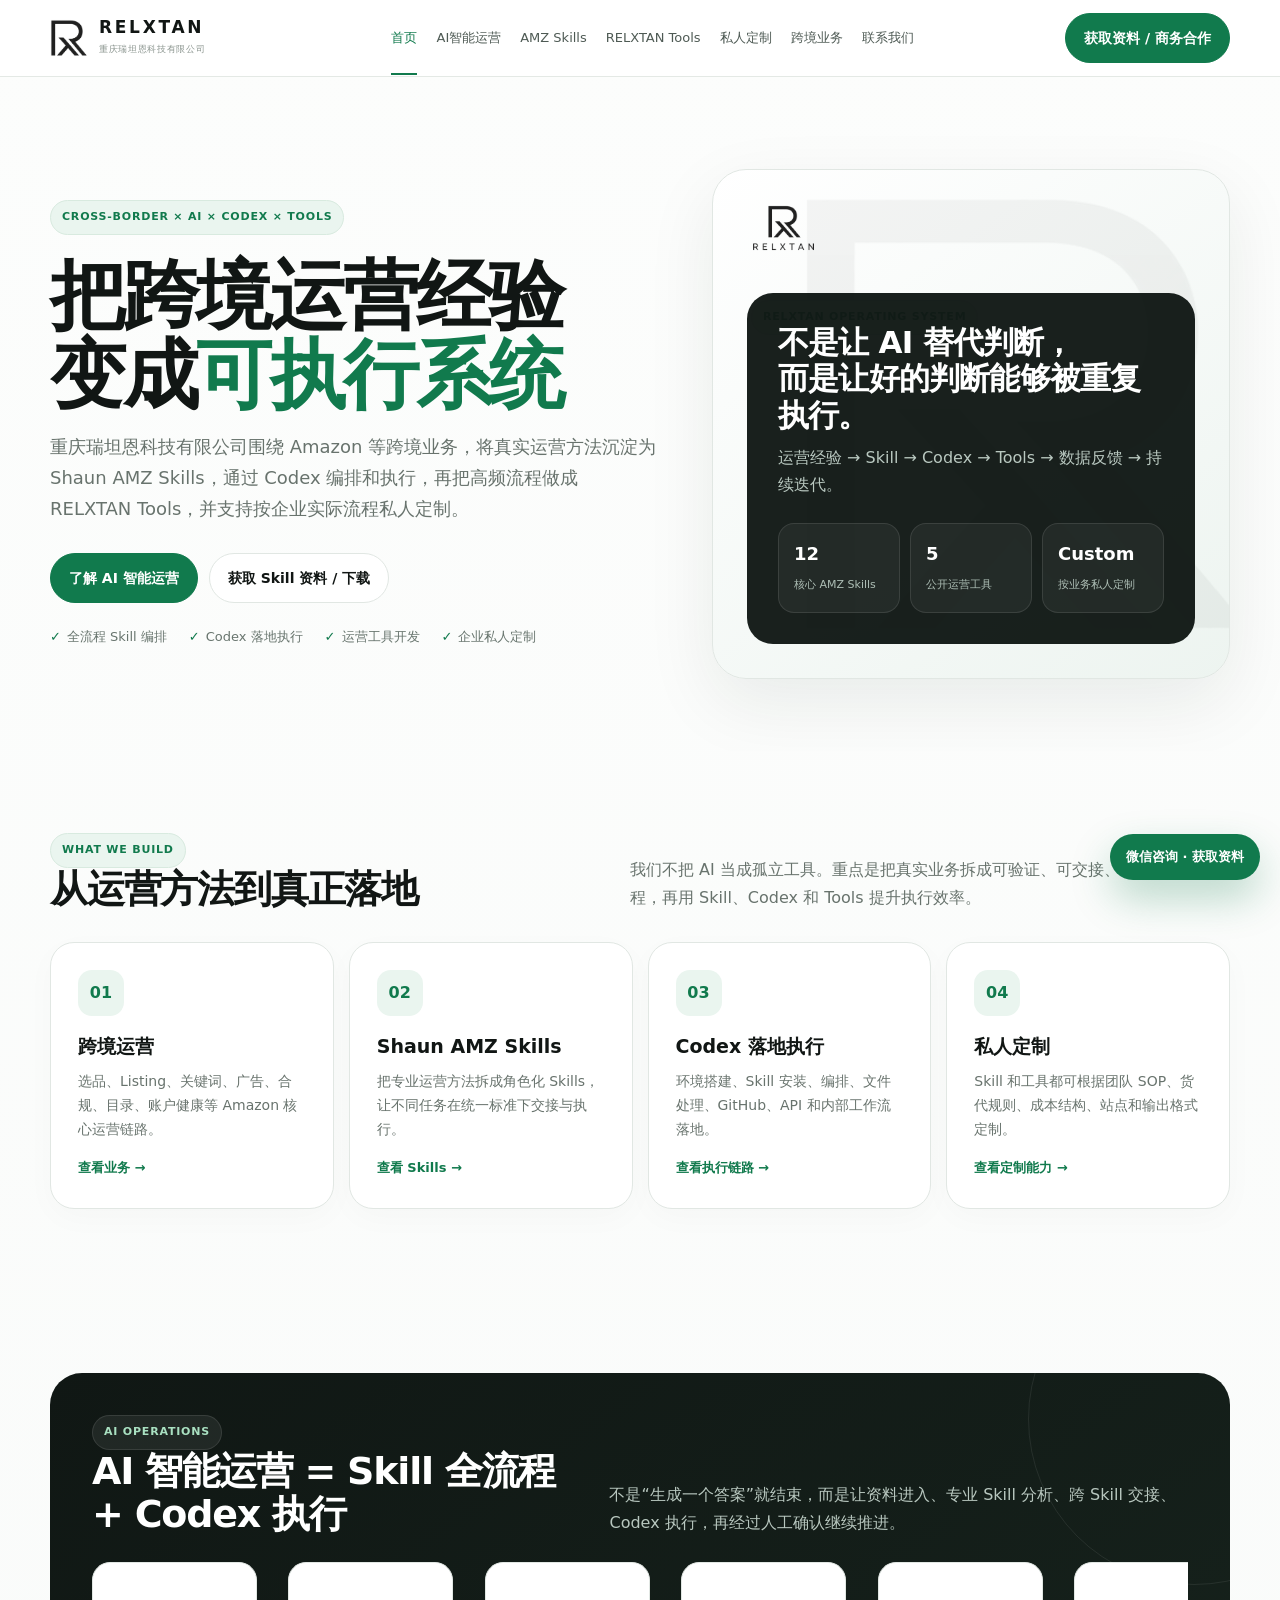
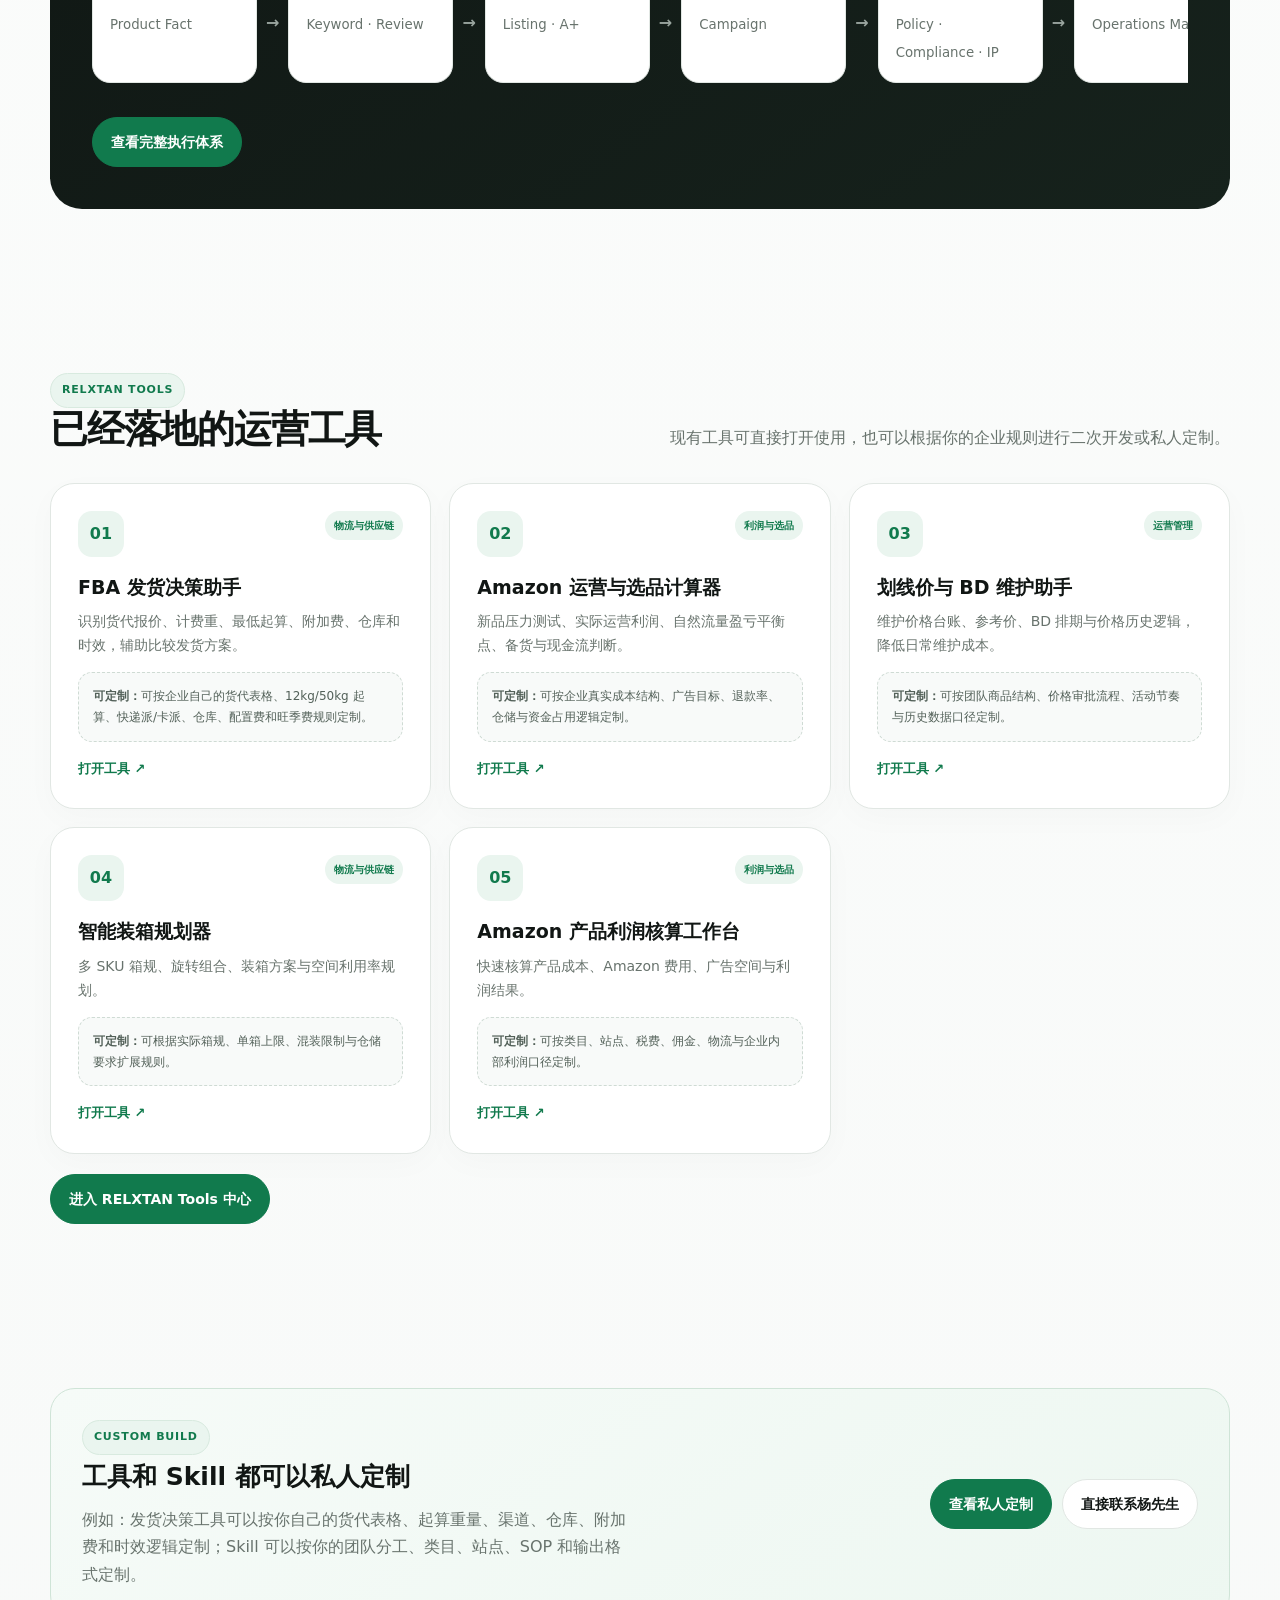
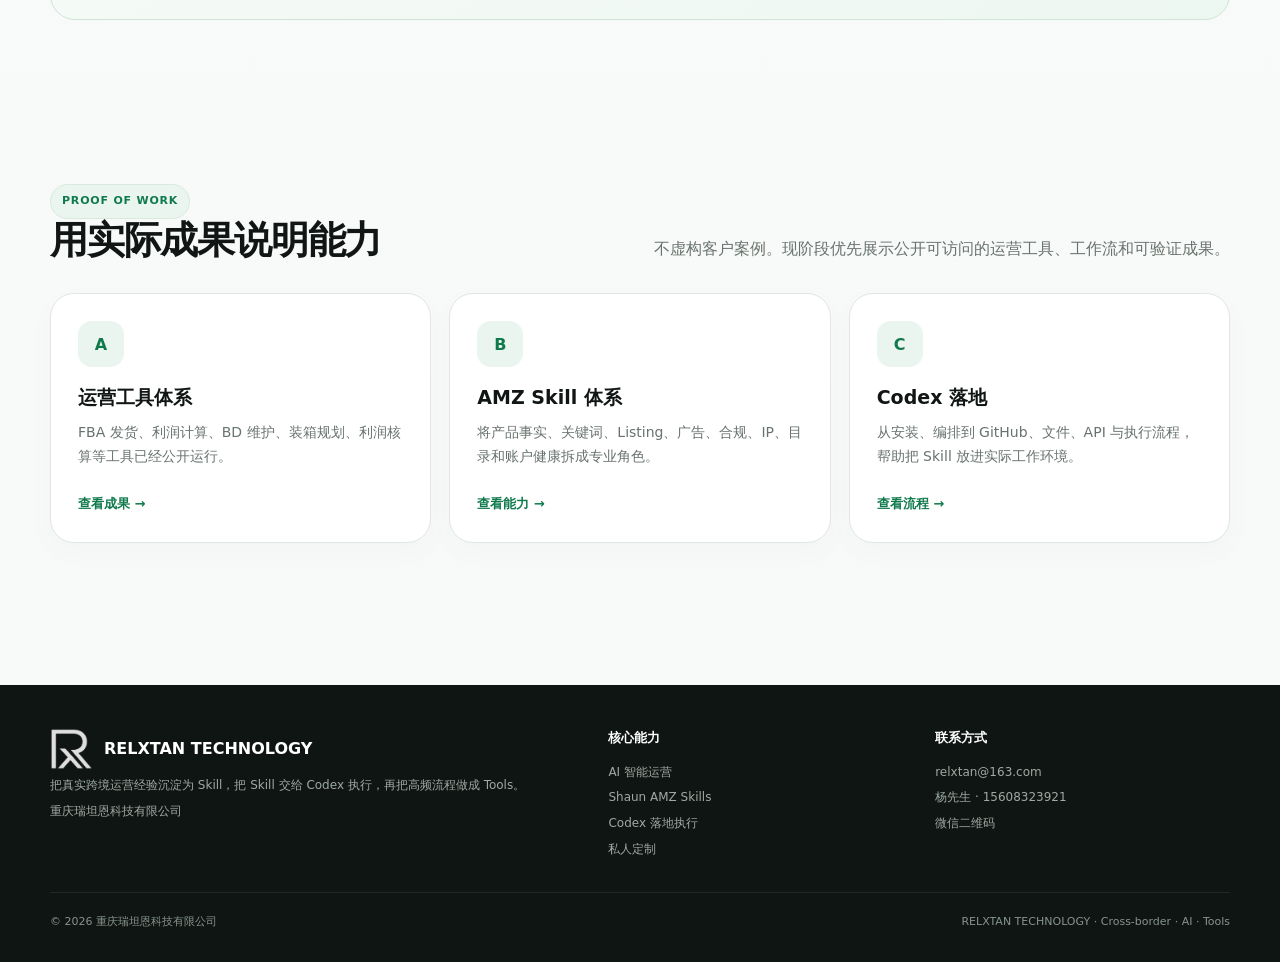
==== commit 58e821b6: "Add files via upload" ====
--- a/index.html
+++ b/index.html
@@ -1,7 +1,335 @@
-<!doctype html><html lang="zh-CN"><head><meta charset="utf-8"><meta name="viewport" content="width=device-width,initial-scale=1"><meta name="theme-color" content="#0f7a4d"><meta name="description" content="重庆瑞坦恩科技有限公司官网，跨境电商、AI自动化工作流、品牌出海与RELXTAN Tools。"><link rel="icon" type="image/png" href="assets/images/favicon.png"><link rel="manifest" href="site.webmanifest"><link rel="stylesheet" href="assets/css/style.css"><title>RELXTAN TECHNOLOGY｜重庆瑞坦恩科技有限公司</title></head><body><nav class="nav"><div class="wrap navin"><a class="brand" href="index.html"><img src="assets/images/relxtan-logo.png" alt="RELXTAN"><div class="brandtext">重庆瑞坦恩科技有限公司<small>RELXTAN TECHNOLOGY</small></div></a><div class="links"><a class="active" href="index.html">首页</a><a class="" href="about.html">关于瑞坦恩</a><a class="" href="cross-border.html">跨境电商</a><a class="" href="ai.html">AI智能运营</a><a class="" href="tools.html">工具中心</a><a class="" href="brands.html">品牌业务</a><a class="" href="insights.html">洞察</a><a class="" href="contact.html">联系我们</a></div><div class="navcta"><a class="btn btn-primary btn-sm" href="contact.html">商务合作</a><button class="menu" aria-label="打开菜单">☰</button></div></div><div class="mobile"><a href="index.html">首页</a><a href="about.html">关于瑞坦恩</a><a href="cross-border.html">跨境电商</a><a href="ai.html">AI智能运营</a><a href="tools.html">工具中心</a><a href="brands.html">品牌业务</a><a href="insights.html">洞察</a><a href="contact.html">联系我们</a></div></nav><main>
-<header class="hero"><div class="wrap hero-grid"><div><span class="tag">跨境电商 · AI 自动化 · 品牌出海</span><h1>让跨境业务<br>更<span>高效</span>、更<span>可控</span>、更可复制</h1><p class="lead">重庆瑞坦恩科技有限公司专注于跨境电商运营、AI 自动化工作流与实用运营工具，把经验拆成流程，把流程变成系统，再通过数据持续验证和迭代。</p><div class="actions"><a class="btn btn-primary" href="tools.html">进入 RELXTAN Tools</a><a class="btn btn-light" href="about.html">了解瑞坦恩</a></div><div class="points"><span>跨境运营</span><span>AI工作流</span><span>实用工具</span><span>品牌出海</span></div></div><div class="hero-panel"><div class="hero-panel-in"><div class="hero-logo"><img src="assets/images/relxtan-logo.png" alt="RELXTAN"></div><div><h2>BUILD<br>SMARTER.</h2><p>不是让 AI 替代判断，而是让好的判断可以被标准化、复用和持续优化。</p><div class="mini-stats"><div class="mini-stat"><b>5</b><small>在线运营工具</small></div><div class="mini-stat"><b>AI</b><small>自动化工作流</small></div><div class="mini-stat"><b>GLOBAL</b><small>多平台视角</small></div></div></div></div></div></div></header>
-<section><div class="wrap"><div class="section-head"><div><div class="eyebrow">WHAT WE DO</div><h2>围绕真实运营场景搭建能力</h2></div><p>从选品、利润、物流、广告、价格维护到内容与合规，把跨境业务里容易重复、容易出错的环节做成更清晰的流程。</p></div><div class="grid3"><article class="card"><div class="icon">01</div><h3>跨境电商运营</h3><p>覆盖 Amazon 等跨境平台的选品、Listing、关键词、广告、合规、利润与供应链决策。</p><a class="go" href="cross-border.html">查看业务能力 →</a></article><article class="card"><div class="icon">02</div><h3>AI 智能运营</h3><p>把拆问题、设边界、分析、生成、复核与迭代组织成可重复执行的 AI 工作流。</p><a class="go" href="ai.html">查看 AI 体系 →</a></article><article class="card"><div class="icon">03</div><h3>RELXTAN Tools</h3><p>将物流、装箱、利润、选品和价格维护等环节沉淀成可直接使用的网页工具。</p><a class="go" href="tools.html">进入工具中心 →</a></article></div></div></section>
-<section class="band"><div class="wrap"><div class="section-head"><div><div class="eyebrow">PLATFORMS</div><h2>跨境平台与业务场景</h2></div><p>以 Amazon 美国站为主要实践场景，并持续关注其他跨境电商平台的业务机会与运营方式。</p></div><div class="platforms"><span class="platform">Amazon</span><span class="platform">TikTok Shop</span><span class="platform">Temu</span><span class="platform">Ozon</span><span class="platform">Coupang</span><span class="platform">AI Workflow</span></div></div></section>
-<section><div class="wrap"><div class="section-head"><div><div class="eyebrow">RELXTAN TOOLS</div><h2>跨境运营工具中心</h2></div><p>不是展示型 Demo，而是围绕实际经营问题持续迭代的工具。点击即可打开现有 GitHub Pages 工具。</p></div><div class="grid3"><article class="card"><div class="icon">01</div><div class="eyebrow">物流与供应链</div><h3>FBA 发货决策助手 V4.1</h3><p>上传并解析货代报价，区分报价档位与真实起算规则，结合仓库、计费量、附加费与时效比较发货方案。</p><div class="meta"><span class="chip">货代报价识别</span><span class="chip">分仓成本</span><span class="chip">时效比较</span></div><a class="go" href="https://shuranyang211-ai.github.io/FBA/" target="_blank" rel="noopener">打开工具 ↗</a></article><article class="card"><div class="icon">02</div><div class="eyebrow">利润与选品</div><h3>Amazon 运营与选品计算器</h3><p>将新品压力测试、实际运营利润、自然流量盈亏点以及备货现金流放在同一套计算逻辑中。</p><div class="meta"><span class="chip">新品压力测试</span><span class="chip">实际利润</span><span class="chip">现金流</span></div><a class="go" href="https://shuranyang211-ai.github.io/Calc/" target="_blank" rel="noopener">打开工具 ↗</a></article><article class="card"><div class="icon">03</div><div class="eyebrow">运营管理</div><h3>划线价与 BD 维护助手 V2.3</h3><p>用人工价格台账记录历史价格、前台标签与 BD 排期，辅助维护价格证据链和执行节奏。</p><div class="meta"><span class="chip">价格台账</span><span class="chip">BD排期</span><span class="chip">历史检查</span></div><a class="go" href="https://shuranyang211-ai.github.io/BD/" target="_blank" rel="noopener">打开工具 ↗</a></article><article class="card"><div class="icon">04</div><div class="eyebrow">物流与供应链</div><h3>批量智能装箱规划器</h3><p>输入包装规格与数量，匹配纸箱、考虑旋转和单箱限制，并生成可旋转的 3D 装箱示意。</p><div class="meta"><span class="chip">箱规匹配</span><span class="chip">旋转排列</span><span class="chip">3D装箱</span></div><a class="go" href="https://shuranyang211-ai.github.io/ZXJS/" target="_blank" rel="noopener">打开工具 ↗</a></article><article class="card"><div class="icon">05</div><div class="eyebrow">利润与选品</div><h3>亚马逊产品利润核算工作台 V2</h3><p>覆盖新品压力测试、实际运营利润、盈亏平衡反推、产品方案与历史记录。</p><div class="meta"><span class="chip">保本CPC</span><span class="chip">盈亏反推</span><span class="chip">产品历史</span></div><a class="go" href="https://shuranyang211-ai.github.io/AMZcalc/" target="_blank" rel="noopener">打开工具 ↗</a></article></div><div class="center" style="margin-top:26px"><a class="btn btn-primary" href="tools.html">查看完整工具中心</a></div></div></section>
-<section><div class="wrap split"><div class="panel dark"><div class="eyebrow" style="color:#8fe0b5">OUR METHOD</div><h2>从问题出发，而不是从工具出发</h2><p>我们更关注业务问题如何被拆解、哪些数据是真正必要的、哪些条件不能被 AI 自行猜测，以及输出怎样进入下一步运营动作。</p><div class="meta" style="display:flex;gap:8px;flex-wrap:wrap;margin-top:22px"><span class="chip">问题拆解</span><span class="chip">边界约束</span><span class="chip">数据验证</span><span class="chip">流程固化</span><span class="chip">持续迭代</span></div></div><div class="steps"><div class="step"><div class="stepnum">1</div><div><h3>定义目标与约束</h3><p>先明确要解决什么，以及哪些规则、数据和风险边界不能被忽略。</p></div></div><div class="step"><div class="stepnum">2</div><div><h3>标准化输入与判断</h3><p>把经验沉淀成可复用的输入结构、判断逻辑和输出格式。</p></div></div><div class="step"><div class="stepnum">3</div><div><h3>自动化重复工作</h3><p>让 AI 和工具承担重复分析与整理，把人工放在关键判断上。</p></div></div><div class="step"><div class="stepnum">4</div><div><h3>用结果反向迭代</h3><p>通过真实运营结果持续修正规则和流程，而不是一次性生成后停止。</p></div></div></div></div></section>
-<section><div class="wrap"><div class="cta"><div><h2>把复杂运营变成清晰的执行系统</h2><p>跨境电商、AI 工作流、企业数字化与工具合作，欢迎联系重庆瑞坦恩科技有限公司。</p></div><a class="btn" href="contact.html">联系杨先生</a></div></div></section></main><footer><div class="wrap"><div class="footer-grid"><div><img class="footer-logo" src="assets/images/relxtan-logo.png" alt="RELXTAN"><div class="muted" style="font-size:13px;max-width:380px">重庆瑞坦恩科技有限公司，围绕跨境电商、AI 自动化工作流、品牌出海与企业数字化效率提升开展业务。</div></div><div><div class="footer-title">业务</div><div class="footer-links"><a href="cross-border.html">跨境电商</a><a href="ai.html">AI智能运营</a><a href="brands.html">品牌业务</a></div></div><div><div class="footer-title">产品</div><div class="footer-links"><a href="tools.html">RELXTAN Tools</a><a href="insights.html">方法与洞察</a><a href="about.html">关于我们</a></div></div><div><div class="footer-title">联系</div><div class="footer-links"><a href="mailto:relxtan@163.com">relxtan@163.com</a><a href="tel:15608323921">杨先生 15608323921</a><a href="contact.html">微信二维码</a></div></div></div><div class="copyright"><span>© <span data-year></span> 重庆瑞坦恩科技有限公司. All Rights Reserved.</span><span>RELXTAN TECHNOLOGY · Cross-border Commerce & AI Workflow</span></div></div></footer><script src="assets/js/main.js"></script></body></html>+<!doctype html>
+<html lang="zh-CN">
+<head>
+<meta charset="UTF-8">
+<meta name="viewport" content="width=device-width,initial-scale=1">
+<meta name="theme-color" content="#117a4d">
+<title>重庆瑞坦恩科技有限公司｜RELXTAN TECHNOLOGY</title>
+<meta name="description" content="跨境电商、Shaun AMZ Skills、Codex 落地执行、RELXTAN Tools 与企业私人定制。">
+<meta property="og:type" content="website">
+<meta property="og:title" content="重庆瑞坦恩科技有限公司｜RELXTAN TECHNOLOGY">
+<meta property="og:description" content="跨境电商、Shaun AMZ Skills、Codex 落地执行、RELXTAN Tools 与企业私人定制。">
+<meta property="og:url" content="https://shuranyang211-ai.github.io/relxtan/">
+<link rel="canonical" href="https://shuranyang211-ai.github.io/relxtan/">
+<link rel="icon" type="image/png" href="[data-uri]">
+<style>
+:root{
+  --bg:#f7f9f8;--panel:#ffffff;--ink:#111614;--muted:#68736d;--line:#e1e7e3;
+  --green:#117a4d;--green-2:#0b5e3a;--soft:#eaf5ef;--dark:#101714;--dark-2:#16221c;
+  --shadow:0 24px 70px rgba(17,32,25,.08);--radius:24px;--max:1180px;
+}
+*{box-sizing:border-box}
+html{scroll-behavior:smooth}
+body{margin:0;color:var(--ink);background:linear-gradient(180deg,#fcfdfc 0%,var(--bg) 100%);
+font-family:Inter,"PingFang SC","Microsoft YaHei",system-ui,-apple-system,BlinkMacSystemFont,"Segoe UI",sans-serif;line-height:1.72}
+a{color:inherit;text-decoration:none}
+img{max-width:100%;display:block}
+button,input,textarea{font:inherit}
+.wrap{width:min(var(--max),calc(100% - 40px));margin:auto}
+.nav{position:sticky;top:0;z-index:100;background:rgba(255,255,255,.92);backdrop-filter:blur(18px);border-bottom:1px solid rgba(225,231,227,.9)}
+.nav-in{height:76px;display:flex;align-items:center;justify-content:space-between;gap:24px}
+.brand{display:flex;align-items:center;gap:11px;min-width:190px}
+.brand-symbol{width:38px;height:38px;object-fit:contain}
+.brand-copy b{display:block;font-size:17px;letter-spacing:2.7px;line-height:1}
+.brand-copy small{display:block;color:#8b958f;font-size:9px;letter-spacing:.65px;margin-top:6px}
+.nav-links{display:flex;align-items:center;gap:19px;font-size:13px;color:#4e5a54}
+.nav-links a{padding:26px 0 23px;border-bottom:2px solid transparent}
+.nav-links a:hover,.nav-links a.active{color:var(--green);border-bottom-color:var(--green)}
+.nav-actions{display:flex;align-items:center;gap:9px}
+.menu-btn{display:none;width:42px;height:42px;border:1px solid var(--line);border-radius:13px;background:#fff;font-size:20px}
+.btn{display:inline-flex;align-items:center;justify-content:center;gap:8px;padding:12px 18px;border-radius:999px;border:1px solid var(--line);background:#fff;font-size:14px;font-weight:800;transition:.2s}
+.btn:hover{transform:translateY(-2px);box-shadow:0 10px 26px rgba(17,32,25,.08)}
+.btn.primary{background:var(--green);color:white;border-color:var(--green)}
+.btn.primary:hover{background:var(--green-2)}
+.btn.dark{background:var(--dark);color:white;border-color:var(--dark)}
+.eyebrow{display:inline-flex;align-items:center;gap:8px;padding:7px 11px;border-radius:999px;background:var(--soft);border:1px solid #d8eadf;color:var(--green);font-weight:850;font-size:11px;letter-spacing:.8px;text-transform:uppercase}
+.hero{position:relative;overflow:hidden;padding:92px 0 72px}
+.hero-grid{display:grid;grid-template-columns:1.08fr .92fr;gap:54px;align-items:center}
+.hero h1{font-size:clamp(45px,6vw,76px);line-height:1.04;letter-spacing:-2.8px;margin:21px 0 18px}
+.hero h1 .accent{color:var(--green)}
+.hero-lead{font-size:18px;color:var(--muted);max-width:720px;margin:0 0 28px}
+.hero-actions{display:flex;gap:11px;flex-wrap:wrap}
+.micro-points{display:flex;flex-wrap:wrap;gap:13px 22px;margin-top:23px;color:#68756e;font-size:13px}
+.micro-points span:before{content:"✓";color:var(--green);font-weight:900;margin-right:6px}
+.brand-stage{min-height:510px;position:relative;border-radius:34px;background:linear-gradient(145deg,#fff,#edf4f0);border:1px solid var(--line);overflow:hidden;box-shadow:var(--shadow)}
+.brand-watermark{position:absolute;width:92%;max-width:520px;right:-7%;top:2%;opacity:.045;filter:grayscale(1)}
+.brand-card{position:absolute;left:34px;right:34px;bottom:34px;background:rgba(16,23,20,.96);color:white;border-radius:26px;padding:31px}
+.brand-card h3{font-size:31px;line-height:1.18;margin:0 0 10px;letter-spacing:-.8px}
+.brand-card p{color:#b9c8c0;margin:0}
+.brand-logo-inline{height:48px;width:auto;max-width:200px;margin-bottom:48px;object-fit:contain}
+.stats{display:grid;grid-template-columns:repeat(3,1fr);gap:10px;margin-top:24px}
+.stat{padding:15px;border-radius:16px;border:1px solid rgba(255,255,255,.1);background:rgba(255,255,255,.05)}
+.stat b{display:block;font-size:18px}.stat span{font-size:11px;color:#aebfb6}
+section{padding:82px 0}
+.section-head{display:flex;justify-content:space-between;align-items:flex-end;gap:28px;margin-bottom:31px}
+.section-head h2{font-size:38px;line-height:1.14;letter-spacing:-1.2px;margin:0}
+.section-head p{max-width:600px;color:var(--muted);margin:0}
+.grid-2{display:grid;grid-template-columns:repeat(2,1fr);gap:18px}
+.grid-3{display:grid;grid-template-columns:repeat(3,1fr);gap:18px}
+.grid-4{display:grid;grid-template-columns:repeat(4,1fr);gap:15px}
+.card{background:#fff;border:1px solid var(--line);border-radius:var(--radius);padding:27px;box-shadow:0 9px 32px rgba(17,32,25,.025);transition:.22s}
+.card:hover{transform:translateY(-4px);box-shadow:var(--shadow);border-color:#c8dbd0}
+.card-icon{width:46px;height:46px;border-radius:14px;background:var(--soft);color:var(--green);display:grid;place-items:center;font-weight:900;margin-bottom:18px}
+.card h3{font-size:19px;line-height:1.35;margin:0 0 9px}
+.card p{color:var(--muted);font-size:14px;margin:0}
+.card .meta{margin-top:14px;display:flex;gap:8px;flex-wrap:wrap}
+.pill{font-size:11px;font-weight:800;padding:6px 9px;border:1px solid var(--line);background:#fafcfb;border-radius:999px;color:#627069}
+.link-arrow{display:inline-flex;margin-top:16px;color:var(--green);font-size:13px;font-weight:850}
+.dark-panel{background:linear-gradient(145deg,var(--dark),var(--dark-2));color:white;border-radius:32px;padding:42px;position:relative;overflow:hidden}
+.dark-panel:after{content:"";position:absolute;width:330px;height:330px;border:1px solid rgba(255,255,255,.08);border-radius:50%;right:-130px;top:-120px}
+.dark-panel h2,.dark-panel h3{position:relative;z-index:2}
+.dark-panel p{color:#b8c7bf;position:relative;z-index:2}
+.flow{display:grid;gap:12px}
+.flow-step{display:grid;grid-template-columns:52px 1fr;gap:15px;padding:18px;background:#fff;border:1px solid var(--line);border-radius:18px}
+.flow-num{width:46px;height:46px;border-radius:14px;background:var(--soft);display:grid;place-items:center;color:var(--green);font-weight:900}
+.flow-step h3{margin:1px 0 4px;font-size:17px}.flow-step p{margin:0;font-size:13px;color:var(--muted)}
+.pipeline{display:flex;align-items:stretch;gap:9px;overflow:auto;padding-bottom:8px}
+.pipe{min-width:165px;background:#fff;border:1px solid var(--line);border-radius:18px;padding:17px}
+.pipe b{display:block;font-size:14px;margin-bottom:6px}.pipe small{color:var(--muted)}
+.pipe-arrow{display:grid;place-items:center;color:#9aa59f;font-weight:900}
+.callout{border:1px solid #cfe4d7;background:linear-gradient(145deg,#f6fbf8,#edf7f1);border-radius:25px;padding:31px}
+.callout h3{font-size:25px;margin:0 0 8px}.callout p{margin:0;color:var(--muted)}
+.tool-card .tool-top{display:flex;justify-content:space-between;gap:16px;align-items:flex-start}
+.tool-badge{font-size:10px;font-weight:900;color:var(--green);background:var(--soft);padding:6px 9px;border-radius:999px;white-space:nowrap}
+.custom-note{margin-top:15px;padding:13px 14px;border-radius:14px;background:#f8faf9;border:1px dashed #cfdbd4;color:#536159;font-size:12px}
+.skill-grid{display:grid;grid-template-columns:repeat(2,1fr);gap:14px}
+.skill-card{background:#fff;border:1px solid var(--line);border-radius:20px;padding:21px}
+.skill-title{display:flex;justify-content:space-between;gap:14px;align-items:flex-start}
+.skill-title h3{font-size:17px;margin:0}.skill-title .pill{white-space:nowrap}
+.skill-card p{font-size:13px;color:var(--muted);margin:8px 0 14px}
+.io{display:grid;grid-template-columns:1fr 1fr;gap:8px}
+.io div{font-size:11px;padding:10px;border-radius:11px;background:#f7f9f8;border:1px solid #edf0ee}
+.io b{display:block;font-size:10px;color:#8a958f;text-transform:uppercase;margin-bottom:2px}
+.page-hero{padding:68px 0 44px;border-bottom:1px solid var(--line);background:radial-gradient(circle at 90% 10%,rgba(17,122,77,.07),transparent 25%)}
+.page-hero h1{font-size:clamp(39px,5vw,62px);line-height:1.08;letter-spacing:-2px;margin:18px 0 14px}
+.page-hero p{max-width:760px;color:var(--muted);font-size:17px}
+.kicker{color:var(--green);font-weight:850}
+.contact-grid{display:grid;grid-template-columns:1fr .82fr;gap:24px}
+.contact-list{display:grid;gap:11px;margin-top:24px}
+.contact-item{display:flex;gap:13px;align-items:center;padding:16px;border:1px solid var(--line);background:#fff;border-radius:17px}
+.contact-item b{display:block}.contact-item small{color:var(--muted)}
+.qr-card{background:#fff;border:1px solid var(--line);border-radius:28px;padding:28px;text-align:center}
+.qr-card img{width:min(320px,100%);margin:0 auto 15px}
+.qr-card h3{margin:0 0 4px}.qr-card p{color:var(--muted);margin:0;font-size:13px}
+.case-card{display:flex;flex-direction:column;min-height:250px}.case-card .spacer{flex:1}
+.footer{padding:42px 0 30px;background:#0f1512;color:#c9d2cd;margin-top:60px}
+.footer-grid{display:grid;grid-template-columns:1.25fr .7fr .7fr;gap:32px}
+.footer-logo{display:flex;align-items:center;gap:11px;color:white}.footer-logo img{width:43px;height:43px;object-fit:contain;filter:invert(1)}
+.footer h4{font-size:13px;color:white;margin:0 0 12px}.footer a,.footer p{font-size:12px;color:#9eaaa4;margin:5px 0}
+.footer-bottom{margin-top:28px;padding-top:20px;border-top:1px solid rgba(255,255,255,.08);display:flex;justify-content:space-between;gap:20px;color:#87948d;font-size:11px}
+.float-contact{position:fixed;right:20px;bottom:20px;z-index:80;background:var(--green);color:white;padding:12px 16px;border-radius:999px;box-shadow:0 18px 40px rgba(17,122,77,.28);font-size:13px;font-weight:850}
+.mobile-bar{display:none}
+.notice{font-size:12px;color:#7b8780;margin-top:12px}
+.article{background:#fff;border:1px solid var(--line);border-radius:24px;padding:28px}.article h3{margin:0 0 8px}.article p{color:var(--muted);font-size:14px}
+.filter-row{display:flex;gap:8px;flex-wrap:wrap;margin-bottom:20px}
+.filter-row button{border:1px solid var(--line);background:#fff;border-radius:999px;padding:8px 12px;font-size:12px;cursor:pointer}.filter-row button.active{background:var(--green);color:white;border-color:var(--green)}
+.hidden{display:none!important}
+@media(max-width:980px){
+  .nav-links{display:none;position:absolute;top:76px;left:0;right:0;background:white;border-bottom:1px solid var(--line);padding:10px 20px 18px;flex-direction:column;align-items:stretch;gap:0}
+  .nav-links.open{display:flex}.nav-links a{padding:12px 0;border-bottom:1px solid #eef1ef}.menu-btn{display:block}.nav-actions .btn{display:none}
+  .hero-grid,.contact-grid,.footer-grid{grid-template-columns:1fr}.grid-4{grid-template-columns:repeat(2,1fr)}.grid-3{grid-template-columns:1fr 1fr}.section-head{align-items:flex-start;flex-direction:column}
+  .brand-stage{min-height:420px}.skill-grid{grid-template-columns:1fr}
+}
+@media(max-width:650px){
+  .wrap{width:min(var(--max),calc(100% - 24px))}.hero{padding:62px 0 42px}.hero h1{font-size:46px;letter-spacing:-1.8px}.hero-lead{font-size:16px}
+  section{padding:62px 0}.grid-2,.grid-3,.grid-4{grid-template-columns:1fr}.stats{grid-template-columns:1fr 1fr}.stat:last-child{grid-column:1/-1}
+  .brand-card{left:18px;right:18px;bottom:18px;padding:24px}.brand-card h3{font-size:26px}.brand-logo-inline{margin-bottom:32px}
+  .dark-panel{padding:28px}.section-head h2{font-size:31px}.page-hero h1{font-size:40px}.io{grid-template-columns:1fr}
+  .float-contact{display:none}.mobile-bar{display:flex;position:fixed;z-index:90;left:0;right:0;bottom:0;background:rgba(255,255,255,.97);border-top:1px solid var(--line);padding:9px 12px;gap:9px}.mobile-bar a{flex:1;text-align:center;border-radius:13px;padding:10px;font-size:12px;font-weight:850}.mobile-bar a:first-child{background:var(--green);color:white}.mobile-bar a:last-child{background:#fff;border:1px solid var(--line)}
+  body{padding-bottom:65px}
+}
+</style>
+<script type="application/ld+json">{"@context": "https://schema.org", "@type": "Organization", "name": "重庆瑞坦恩科技有限公司", "alternateName": "RELXTAN TECHNOLOGY", "url": "https://shuranyang211-ai.github.io/relxtan/", "email": "mailto:relxtan@163.com", "telephone": "+86-15608323921", "contactPoint": {"@type": "ContactPoint", "telephone": "+86-15608323921", "contactType": "business inquiries", "availableLanguage": ["zh-CN"]}}</script>
+</head>
+<body>
+
+<header class="nav">
+  <div class="wrap nav-in">
+    <a class="brand" href="index.html" aria-label="RELXTAN 首页">
+      <img class="brand-symbol" src="[data-uri]" alt="RELXTAN">
+      <span class="brand-copy"><b>RELXTAN</b><small>重庆瑞坦恩科技有限公司</small></span>
+    </a>
+    <nav class="nav-links"><a href="index.html" class="active">首页</a><a href="ai-operations.html" class="">AI智能运营</a><a href="skills.html" class="">AMZ Skills</a><a href="tools.html" class="">RELXTAN Tools</a><a href="custom.html" class="">私人定制</a><a href="cross-border.html" class="">跨境业务</a><a href="contact.html" class="">联系我们</a></nav>
+    <div class="nav-actions">
+      <a class="btn primary" href="contact.html">获取资料 / 商务合作</a>
+      <button class="menu-btn" aria-label="打开导航">☰</button>
+    </div>
+  </div>
+</header>
+
+<main>
+<section class="hero">
+  <div class="wrap hero-grid">
+    <div>
+      <span class="eyebrow">Cross-border × AI × Codex × Tools</span>
+      <h1>把跨境运营经验<br>变成<span class="accent">可执行系统</span></h1>
+      <p class="hero-lead">重庆瑞坦恩科技有限公司围绕 Amazon 等跨境业务，将真实运营方法沉淀为 Shaun AMZ Skills，通过 Codex 编排和执行，再把高频流程做成 RELXTAN Tools，并支持按企业实际流程私人定制。</p>
+      <div class="hero-actions">
+        <a class="btn primary" href="ai-operations.html">了解 AI 智能运营</a>
+        <a class="btn" href="contact.html">获取 Skill 资料 / 下载</a>
+      </div>
+      <div class="micro-points"><span>全流程 Skill 编排</span><span>Codex 落地执行</span><span>运营工具开发</span><span>企业私人定制</span></div>
+    </div>
+    <div class="brand-stage">
+      <img class="brand-watermark" src="[data-uri]